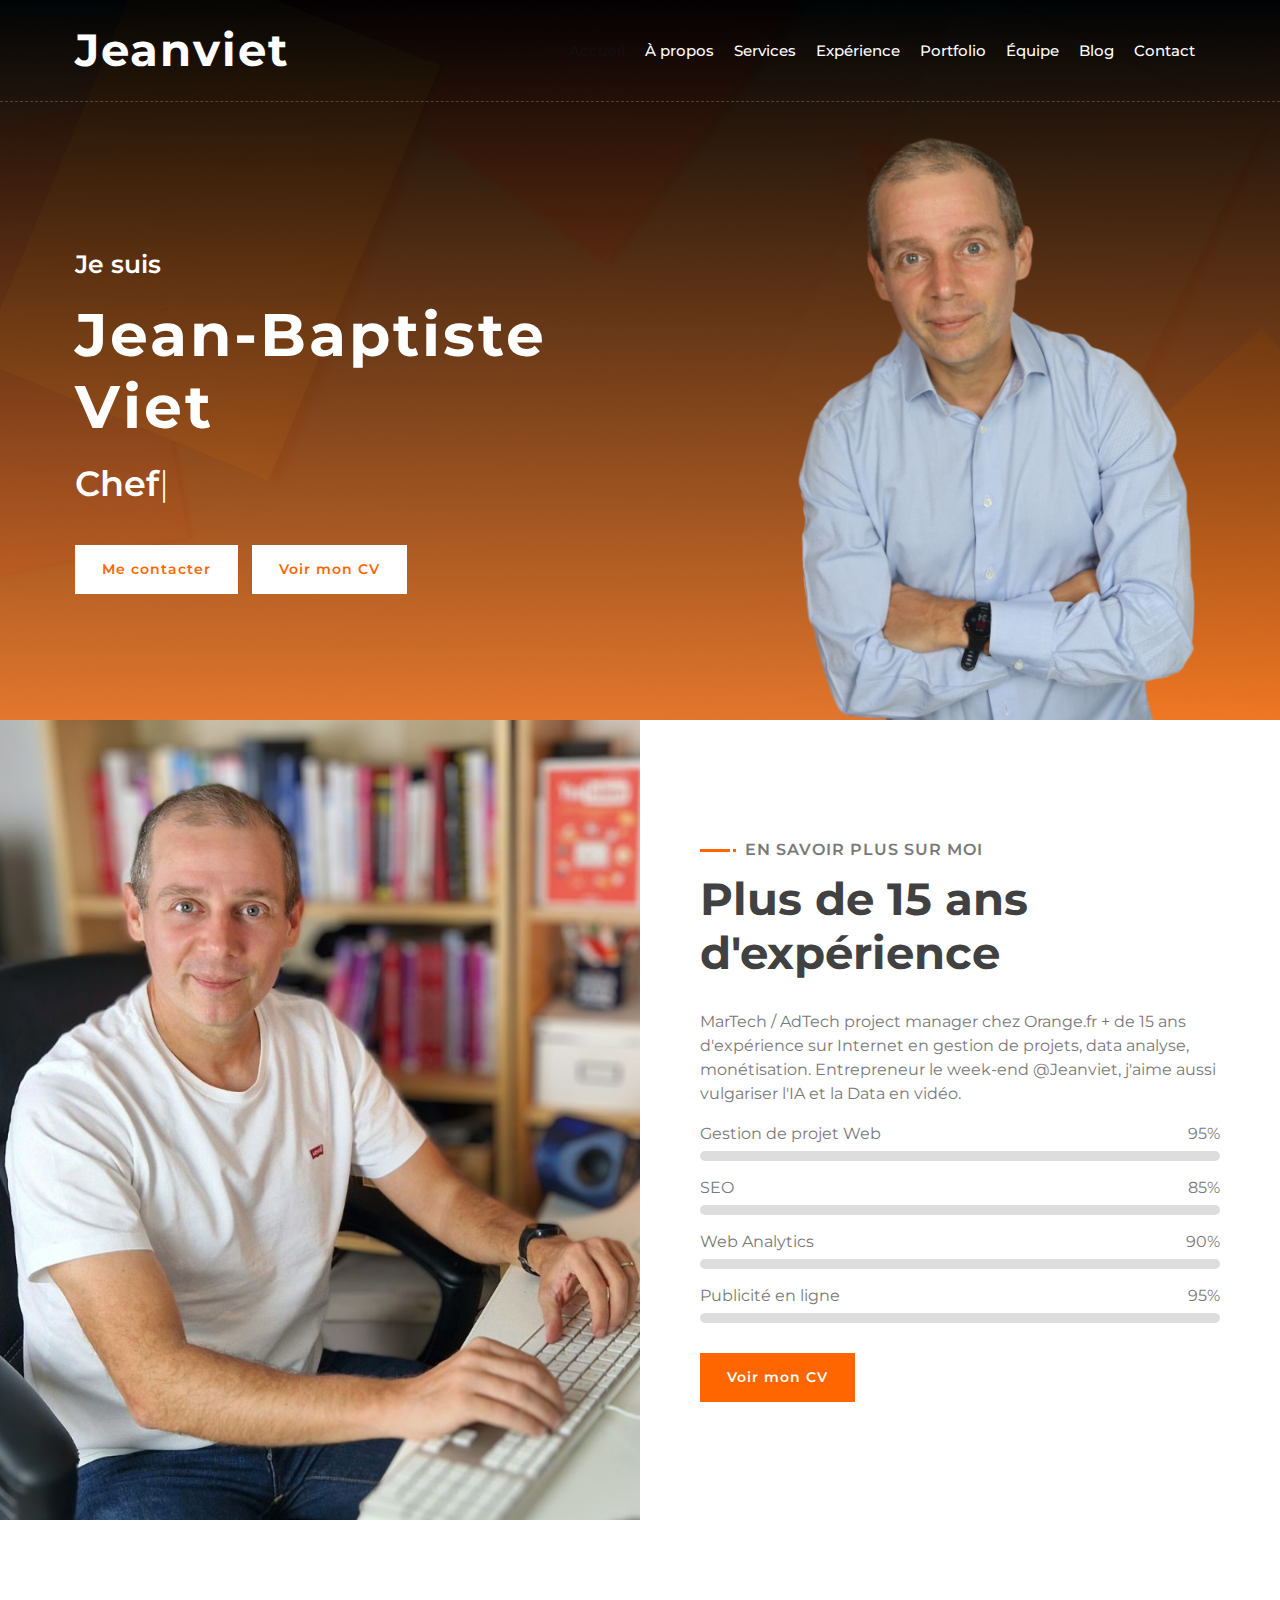
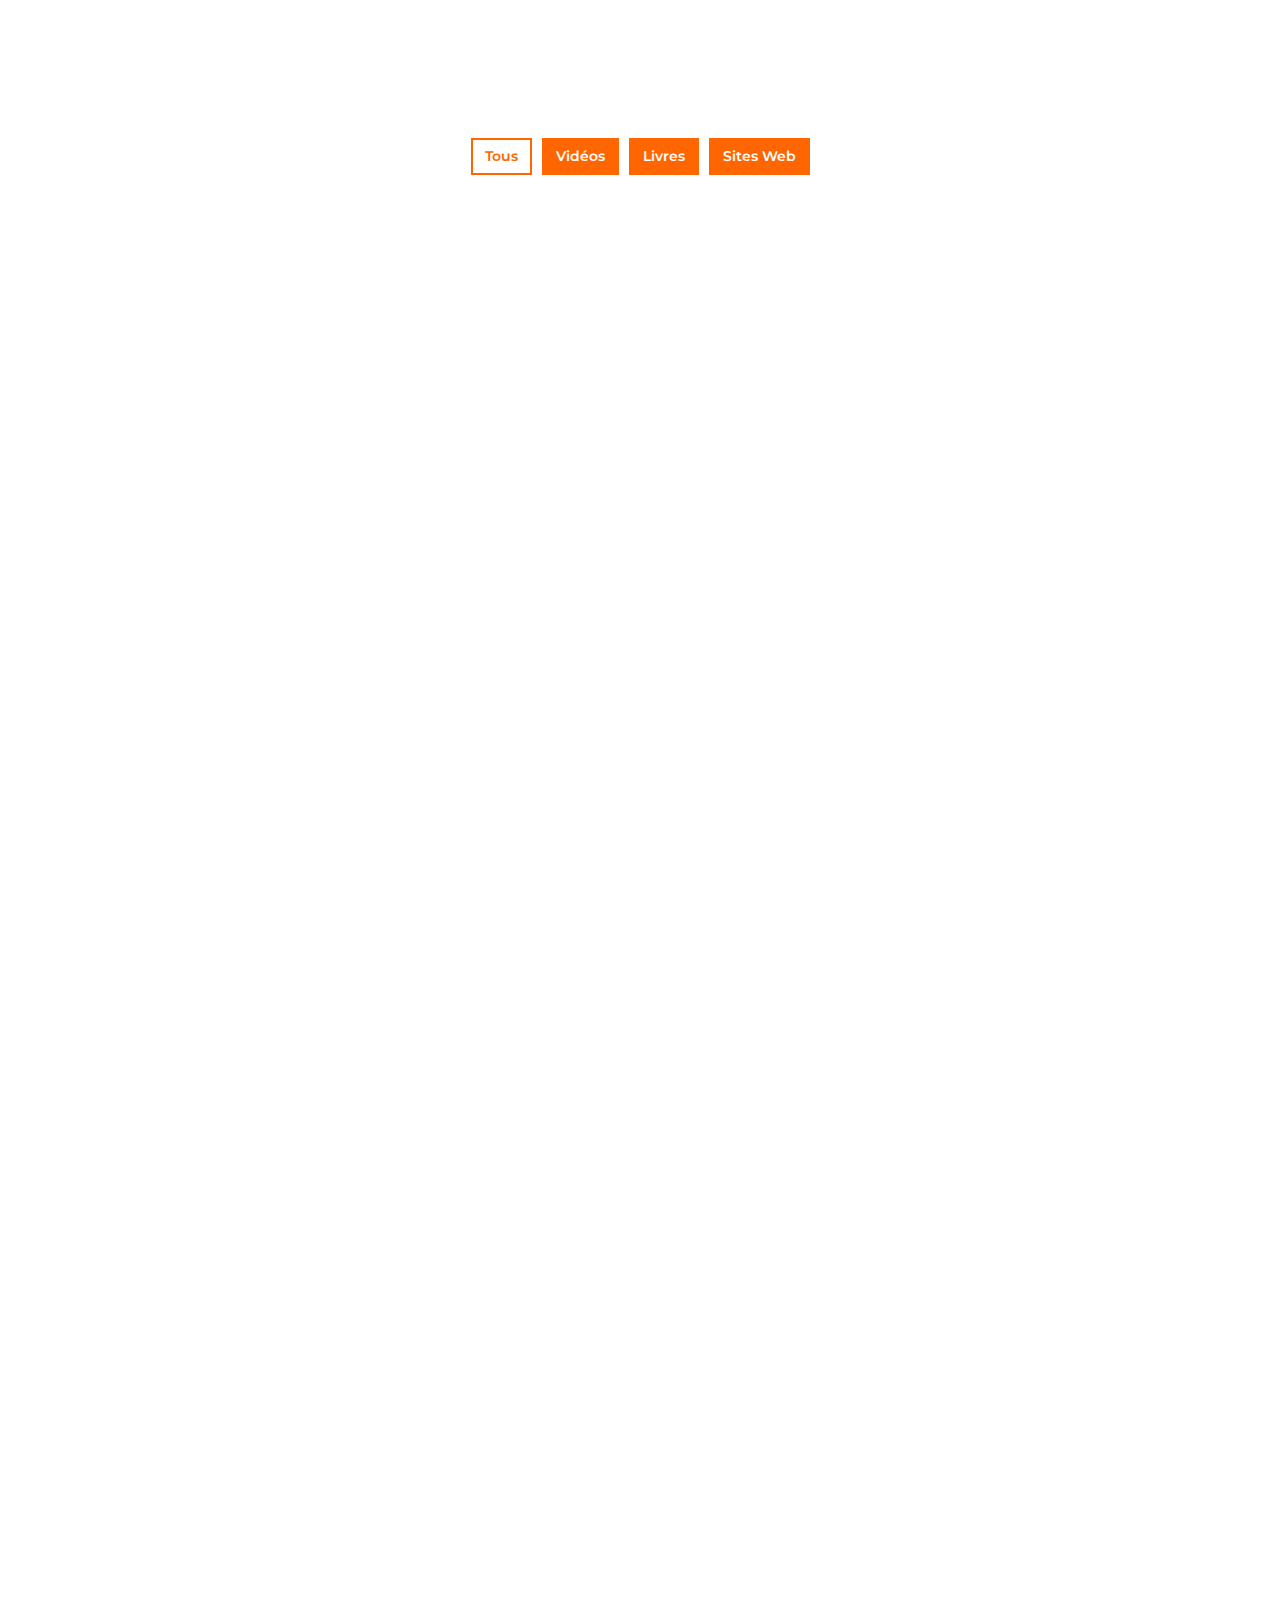
==== devfolio/jeanviet.html @ 06034db2 "Ajout de DevFolio" ====
<!DOCTYPE html>
<html lang="fr">
    <head>
        <meta charset="utf-8">
        <title>Jean-Baptiste VIET - Portfolio</title>
        <meta content="width=device-width, initial-scale=1.0" name="viewport">
        <meta content="Portfolio de Jean-Baptiste VIET" name="keywords">
        <meta content="Portfolio de Jean-Baptiste VIET, MarTech / AdTech project manager chez Orange.fr" name="description">
        <!-- Favicon -->
        <link href="img/favicon.ico" rel="icon">

        <!-- Google Font -->
        <link href="https://fonts.googleapis.com/css2?family=Montserrat:wght@300;400;500;600;700&display=swap" rel="stylesheet">

        <!-- CSS Libraries -->
        <link href="https://stackpath.bootstrapcdn.com/bootstrap/4.4.1/css/bootstrap.min.css" rel="stylesheet">
        <link href="https://cdnjs.cloudflare.com/ajax/libs/font-awesome/5.10.0/css/all.min.css" rel="stylesheet">
        <link href="lib/animate/animate.min.css" rel="stylesheet">
        <link href="lib/owlcarousel/assets/owl.carousel.min.css" rel="stylesheet">
        <link href="lib/lightbox/css/lightbox.min.css" rel="stylesheet">

        <!-- Template Stylesheet -->
        <link href="css/style.css" rel="stylesheet">
    </head>

    <body data-spy="scroll" data-target=".navbar" data-offset="51">
        <!-- Nav Bar Start -->
        <div class="navbar navbar-expand-lg bg-light navbar-light">
            <div class="container-fluid">
                <a href="index.html" class="navbar-brand">Jeanviet</a>
                <button type="button" class="navbar-toggler" data-toggle="collapse" data-target="#navbarCollapse">
                    <span class="navbar-toggler-icon"></span>
                </button>

                <div class="collapse navbar-collapse justify-content-between" id="navbarCollapse">
                    <div class="navbar-nav ml-auto">
                        <a href="#home" class="nav-item nav-link active">Accueil</a>
                        <a href="#about" class="nav-item nav-link">À propos</a>
                        <a href="#service" class="nav-item nav-link">Services</a>
                        <a href="#experience" class="nav-item nav-link">Expérience</a>
                        <a href="#portfolio" class="nav-item nav-link">Portfolio</a>
                        <a href="#team" class="nav-item nav-link">Équipe</a>
                        <a href="#blog" class="nav-item nav-link">Blog</a>
                        <a href="#contact" class="nav-item nav-link">Contact</a>
                    </div>
                </div>
            </div>
        </div>
        <!-- Nav Bar End -->

        <!-- Hero Start -->
        <div class="hero" id="home">
            <div class="container-fluid">
                <div class="row align-items-center">
                    <div class="col-sm-12 col-md-6">
                        <div class="hero-content">
                            <div class="hero-text">
                                <p>Je suis</p>
                                <h1>Jean-Baptiste Viet</h1>
                                <h2></h2>
                                <div class="typed-text">Chef de projet Web, Data analyste, YouTubeur Tech</div>
                            </div>
                            <div class="hero-btn">
                                <a class="btn" href="">Me contacter</a>
                                <a class="btn" href="">Voir mon CV</a>
                            </div>
                        </div>
                    </div>
                    <div class="col-sm-12 col-md-6 d-none d-md-block">
                        <div class="hero-image">
                            <img src="img/jeanviet.png" alt="Image Héro">
                        </div>
                    </div>
                </div>
            </div>
        </div>
        <!-- Hero End -->

        <!-- About Start -->
        <div class="about wow fadeInUp" data-wow-delay="0.1s" id="about">
            <div class="container-fluid">
                <div class="row align-items-center">
                    <div class="col-lg-6">
                        <div class="about-img">
                            <img src="img/about.jpg" alt="Image">
                        </div>
                    </div>
                    <div class="col-lg-6">
                        <div class="about-content">
                            <div class="section-header text-left">
                                <p>En savoir plus sur moi</p>
                                <h2>Plus de 15 ans d'expérience</h2>
                            </div>
                            <div class="about-text">
                                <p>
                                    MarTech / AdTech project manager chez Orange.fr + de 15 ans d'expérience sur Internet en gestion de projets, data analyse, monétisation. Entrepreneur le week-end @Jeanviet, j'aime aussi vulgariser l'IA et la Data en vidéo.
                                </p>
                            </div>
                            <div class="skills">
                                <div class="skill-name">
                                    <p>Gestion de projet Web</p><p>95%</p>
                                </div>
                                <div class="progress">
                                    <div class="progress-bar" role="progressbar" aria-valuenow="95" aria-valuemin="0" aria-valuemax="100"></div>
                                </div>
                                <div class="skill-name">
                                    <p>SEO</p><p>85%</p>
                                </div>
                                <div class="progress">
                                    <div class="progress-bar" role="progressbar" aria-valuenow="85" aria-valuemin="0" aria-valuemax="100"></div>
                                </div>
                                <div class="skill-name">
                                    <p>Web Analytics</p><p>90%</p>
                                </div>
                                <div class="progress">
                                    <div class="progress-bar" role="progressbar" aria-valuenow="90" aria-valuemin="0" aria-valuemax="100"></div>
                                </div>
                                <div class="skill-name">
                                    <p>Publicité en ligne</p><p>95%</p>
                                </div>
                                <div class="progress">
                                    <div class="progress-bar" role="progressbar" aria-valuenow="95" aria-valuemin="0" aria-valuemax="100"></div>
                                </div>
                            </div>
                            <a class="btn" href="">Voir mon CV</a>
                        </div>
                    </div>
                </div>
            </div>
        </div>
        <!-- About End -->

        <!-- Service Start -->
        <div class="service" id="service">
            <div class="container">
                <div class="section-header text-center wow zoomIn" data-wow-delay="0.1s">
                    <p>Mes services</p>
                    <h2>Mes compétences</h2>
                </div>
                <div class="row">
                    <div class="col-lg-6 wow fadeInUp" data-wow-delay="0.0s">
                        <div class="service-item">
                            <div class="service-icon">
                                <i class="fa fa-laptop"></i>
                            </div>
                            <div class="service-text">
                                <h3>Gestion de projet Web</h3>
                                <p>
                                    Gestion de projet Web, méthodes agiles, animation d'équipes de développement. Optimisation des solutions analytics et publicitaires, dans le respect du RGPD.
                                </p>
                            </div>
                        </div>
                    </div>
                    <div class="col-lg-6 wow fadeInUp" data-wow-delay="0.2s">
                        <div class="service-item">
                            <div class="service-icon">
                                <i class="fa fa-search"></i>
                            </div>
                            <div class="service-text">
                                <h3>SEO</h3>
                                <p>
                                    Acquisition de plus d'1 million d'internautes grâce à l'optimisation du SEO des annuaires en ligne d'Orange.
                                </p>
                            </div>
                        </div>
                    </div>
                    <div class="col-lg-6 wow fadeInUp" data-wow-delay="0.4s">
                        <div class="service-item">
                            <div class="service-icon">
                                <i class="fa fa-chart-line"></i>
                            </div>
                            <div class="service-text">
                                <h3>Web Analytics</h3>
                                <p>
                                    Optimisation des leviers audience et business des contenus et services en ligne grâce à la data analyse.
                                </p>
                            </div>
                        </div>
                    </div>
                    <div class="col-lg-6 wow fadeInUp" data-wow-delay="0.6s">
                        <div class="service-item">
                            <div class="service-icon">
                                <i class="fab fa-google"></i>
                            </div>
                            <div class="service-text">
                                <h3>Publicité en ligne</h3>
                                <p>
                                    Régie publicitaire leader avec 70% de reach : campagnes display, search, affiliate...
                                </p>
                            </div>
                        </div>
                    </div>
                    <div class="col-lg-6 wow fadeInUp" data-wow-delay="0.8s">
                        <div class="service-item">
                            <div class="service-icon">
                                <i class="fa fa-laptop-code"></i>
                            </div>
                            <div class="service-text">
                                <h3>Développement Web</h3>
                                <p>
                                    HTML/CSS, WordPress, Connaissances basiques en Python, Javascript, SQL
                                </p>
                            </div>
                        </div>
                    </div>
                    <div class="col-lg-6 wow fadeInUp" data-wow-delay="1s">
                        <div class="service-item">
                            <div class="service-icon">
                                <i class="fa fa-video"></i>
                            </div>
                            <div class="service-text">
                                <h3>Création de contenus</h3>
                                <p>
                                    Montage vidéo (Final Cut Pro, CapCut), Blogging, Youtubeur @Jeanviet
                                </p>
                            </div>
                        </div>
                    </div>
                </div>
            </div>
        </div>
        <!-- Service End -->
       
        <!-- Experience Start -->
        <div class="experience" id="experience">
            <div class="container">
                <header class="section-header text-center wow zoomIn" data-wow-delay="0.1s">
                    <p>Mon parcours</p>
                    <h2>Expérience professionnelle</h2>
                </header>
                <div class="timeline">
                    <div class="timeline-item left wow slideInLeft" data-wow-delay="0.1s">
                        <div class="timeline-text">
                            <div class="timeline-date">Mars 2019 - Aujourd'hui</div>
                            <h2>MarTech / AdTech project manager</h2>
                            <h4>Orange.fr / Direction technique</h4>
                            <p>
                                Gestion de projet Web, Data analyse et animation de l'équipe de développement MarTech / AdTech (5 développeurs) d'Orange.fr (+ 23 M de VU / mois). Optimisation des solutions analytics et publicitaires leaders du marché, dans le respect du RGPD (bandeau de consentements).
                            </p>
                        </div>
                    </div>
                    <div class="timeline-item right wow slideInRight" data-wow-delay="0.1s">
                        <div class="timeline-text">
                            <div class="timeline-date">Août 2013 - Mars 2019</div>
                            <h2>Responsable marketing digital</h2>
                            <h4>Annuaires en ligne Orange.fr / 118712.fr</h4>
                            <p>
                                Marketing produit et gestion de projets des annuaires en ligne d'Orange (4 M de VU / mois). Management d'équipe (3 chefs de produits). Acquisition de + de 1 M d'internautes grâce à l'optimisation du SEO.
                            </p>
                        </div>
                    </div>
                    <div class="timeline-item left wow slideInLeft" data-wow-delay="0.1s">
                        <div class="timeline-text">
                            <div class="timeline-date">Juin 2011 - Août 2013</div>
                            <h2>Responsable audience et performance</h2>
                            <h4>Portail Orange.fr</h4>
                            <p>
                                Optimisation des leviers audience et business des contenus et services du portail Orange.fr, en charge du plan marketing opérationnel.
                            </p>
                        </div>
                    </div>
                    <div class="timeline-item right wow slideInRight" data-wow-delay="0.1s">
                        <div class="timeline-text">
                            <div class="timeline-date">Janvier 2009 - Juin 2011</div>
                            <h2>Chef de projet marketing / MOA moteur web</h2>
                            <h4>Moteur de recherche Orange.fr / Voila.fr / LeMoteur.fr</h4>
                            <p>
                                Marketing produit et gestion de projets Web.
                            </p>
                        </div>
                    </div>
                    <div class="timeline-item left wow slideInLeft" data-wow-delay="0.1s">
                        <div class="timeline-text">
                            <div class="timeline-date">Janvier 2006 - Janvier 2009</div>
                            <h2>Web analytics specialist</h2>
                            <h4>Orange Advertising Network</h4>
                            <p>
                                Orange publicité (70 % de reach) : orange, voila, viamichelin, cityvox, sports.fr,…
                            </p>
                        </div>
                    </div>
                </div>
            </div>
        </div>
        <!-- Experience End -->

  <!-- Experience Start -->
  <div class="experience" id="experience">
    <div class="container">
        <header class="section-header text-center wow zoomIn" data-wow-delay="0.1s">
            <p>Mon parcours</p>
            <h2>Formations</h2>
        </header>
        <div class="timeline">
            <div class="timeline-item right wow slideInRight" data-wow-delay="0.1s">
                <div class="timeline-text">
                    <div class="timeline-date">2004 - 2005</div>
                    <h2>Master 2 Commerce Electronique / Option Webmaster</h2>
                    <h4>Université Paris XII / Val de Marne</h4>
                    <p>Chargé de TD des cours de création de sites Web (Elèves de Licence). <b>Mémoire</b> : Les Weblogs, ampleur du phénomène et usages.
                    <b>Stage (9 mois)</b> : Chargé d'études Audience @ Wanadoo Publicité
                    </p>
                </div>
            </div>
            <div class="timeline-item left wow slideInLeft" data-wow-delay="0.1s">
                <div class="timeline-text">
                    <div class="timeline-date">2002 - 2004</div>
                    <h2>Maîtrise de Sciences de Gestion (MSG) / Option Marketing</h2>
                    <h4>Université Paris I / Panthéon - Sorbonne</h4>
                    <p>
                    <b>Stage (3 mois)</b> : Assistant du Directeur de la Diffusion @ Le Point</p>
                </div>
            </div>
        </div>
    </div>
</div>
<!-- Experience End -->



        <!-- Skills Start -->
        <div class="service" id="service">
            <div class="container">
                <div class="section-header text-center wow zoomIn" data-wow-delay="0.1s">
                    <p>Mes centres d'intérêts</p>
                    <h2>à côté de mon activité pro</h2>
                </div>
                <div class="row">
                    <div class="col-lg-4 wow fadeInUp" data-wow-delay="0.0s">
                        <div class="service-item">
                            <div class="service-icon">
                                <i class="fa fa-book"></i>
                            </div>
                            <div class="service-text">
                                <h3>Auteur @ Eyrolles</h3>
                                <p>
                                    HTML/CSS, WordPress, Connaissances basiques en Python, Javascript, SQL
                                </p>
                            </div>
                        </div>
                    </div>
                    <div class="col-lg-4 wow fadeInUp" data-wow-delay="0.2s">
                        <div class="service-item">
                            <div class="service-icon">
                                <i class="fa fa-video"></i>
                            </div>
                            <div class="service-text">
                                <h3>YouTubeur tech @ Jeanviet</h3>
                                <p>
                                    Montage vidéo (Final Cut Pro, CapCut), Blogging, Youtubeur @Jeanviet
                                </p>
                            </div>
                        </div>
                    </div>
                    <div class="col-lg-4 wow fadeInUp" data-wow-delay="0.4s">
                        <div class="service-item">
                            <div class="service-icon">
                                <i class="fas fa-running"></i>
                            </div>
                            <div class="service-text">
                                <h3>Marathonien</h3>
                                <p>
                                    3x sur Nice - Cannes, je cours cette distance en cumulé chaque semaine pour rester en forme.
                                </p>
                            </div>
                        </div>
                    </div>
                </div>
            </div>
        </div>
        <!-- Skills End -->

        <!-- Portfolio Start -->
        <div class="portfolio" id="portfolio">
            <div class="container">
                <div class="section-header text-center wow zoomIn" data-wow-delay="0.1s">
                    <p>Mes réalisations</p>
                    <h2>Quelques projets</h2>
                </div>
                <div class="row">
                    <div class="col-12">
                        <ul id="portfolio-filter">
                            <li data-filter="*" class="filter-active">Tous</li>
                            <li data-filter=".filter-1">Vidéos</li>
                            <li data-filter=".filter-2">Livres</li>
                            <li data-filter=".filter-3">Sites Web</li>
                        </ul>
                    </div>
                </div>
                <div class="row portfolio-container">
                    <div class="col-lg-4 col-md-6 col-sm-12 portfolio-item filter-1 wow fadeInUp" data-wow-delay="0.0s">
                        <div class="portfolio-wrap">
                            <div class="portfolio-img">
                                <img src="img/portfolio-1.jpg" alt="Image">
                            </div>
                            <div class="portfolio-text">
                                <h3>Chaîne YouTube @Jeanviet</h3>
                                <a class="btn" href="https://youtube.com/jeanviet" target="_blank">Voir <i class="fa fa-angle-right"></i></a>
                            </div>
                        </div>
                    </div>
                    <div class="col-lg-4 col-md-6 col-sm-12 portfolio-item filter-2 wow fadeInUp" data-wow-delay="0.2s">
                        <div class="portfolio-wrap">
                            <div class="portfolio-img">
                                <img src="img/portfolio-2.jpg" alt="Image">
                            </div>
                            <div class="portfolio-text">
                                <h3>Livres @Eyrolles</h3>
                                <a class="btn" href="https://jeanviet.fr/livres/" target="_blank">Voir <i class="fa fa-angle-right"></i></a>
                            </div>
                        </div>
                    </div>
                    <div class="col-lg-4 col-md-6 col-sm-12 portfolio-item filter-3 wow fadeInUp" data-wow-delay="0.4s">
                        <div class="portfolio-wrap">
                            <div class="portfolio-img">
                                <img src="img/portfolio-3.jpg" alt="Image">
                            </div>
                            <div class="portfolio-text">
                                <h3>Site Web Jeanviet.fr</h3>
                                <a class="btn" href="https://jeanviet.fr" target="_blank">Voir <i class="fa fa-angle-right"></i></a>
                            </div>
                        </div>
                    </div>
                </div>
            </div>
        </div>
        <!-- Portfolio End -->
        
                <!-- Testimonial Start -->
                <div class="testimonial wow fadeInUp" data-wow-delay="0.1s" id="review">
                    <div class="container">
                        <div class="testimonial-icon">
                            <i class="fa fa-quote-left"></i>
                        </div>
                        <div class="owl-carousel testimonials-carousel">
                            <div class="testimonial-item">
                                <div class="testimonial-img">
                                    <img src="img/testimonial-1.jpg" alt="Image">
                                </div>
                                <div class="testimonial-text">
                                    <p>
                                        Lorem ipsum dolor sit amet consec adipis elit. Etiam accums lacus eget velit tincid, quis suscip justo dictum. Lorem ipsum dolor sit amet consec adipis elit.
                                    </p>
                                    <h3>Customer Name</h3>
                                    <h4>Profession</h4>
                                </div>
                            </div>
                            <div class="testimonial-item">
                                <div class="testimonial-img">
                                    <img src="img/testimonial-2.jpg" alt="Image">
                                </div>
                                <div class="testimonial-text">
                                    <p>
                                        Lorem ipsum dolor sit amet consec adipis elit. Etiam accums lacus eget velit tincid, quis suscip justo dictum. Lorem ipsum dolor sit amet consec adipis elit.
                                    </p>
                                    <h3>Customer Name</h3>
                                    <h4>Profession</h4>
                                </div>
                            </div>
                            <div class="testimonial-item">
                                <div class="testimonial-img">
                                    <img src="img/testimonial-3.jpg" alt="Image">
                                </div>
                                <div class="testimonial-text">
                                    <p>
                                        Lorem ipsum dolor sit amet consec adipis elit. Etiam accums lacus eget velit tincid, quis suscip justo dictum. Lorem ipsum dolor sit amet consec adipis elit.
                                    </p>
                                    <h3>Customer Name</h3>
                                    <h4>Profession</h4>
                                </div>
                            </div>
                        </div>
                    </div>
                </div>
                <!-- Testimonial End -->

        <!-- Blog Start -->
        <div class="blog" id="blog">
            <div class="container">
                <div class="section-header text-center wow zoomIn" data-wow-delay="0.1s">
                    <p>De mon Blog</p>
                    <h2>Derniers articles</h2>
                </div>
                <div class="row">
                    <div class="col-lg-6">
                        <div class="blog-item wow fadeInUp" data-wow-delay="0.1s">
                            <div class="blog-img">
                                <img src="img/blog-1.jpg" alt="Blog">
                            </div>
                            <div class="blog-text">
                                <h2>Tutoriel Création de site Web</h2>
                                <div class="blog-meta">
                                    <p><i class="far fa-user"></i>Jean-Baptiste Viet</p>
                                    <p><i class="far fa-list-alt"></i>Web Design</p>
                                    <p><i class="far fa-calendar-alt"></i>01-Jan-2023</p>
                                    <p><i class="far fa-comments"></i>22</p>
                                </div>
                                <p>
                                    Apprenez à créer votre site Web en partant de zéro grâce à ce tutoriel vidéo
                                </p>
                                <a class="btn" href="https://youtu.be/xyz123" target="_blank">Voir la vidéo <i class="fa fa-angle-right"></i></a>
                            </div>
                        </div>
                    </div>
                    <div class="col-lg-6">
                        <div class="blog-item wow fadeInUp" data-wow-delay="0.3s">
                            <div class="blog-img">
                                <img src="img/blog-2.jpg" alt="Blog">
                            </div>
                            <div class="blog-text">
                                <h2>L'intelligence artificielle expliquée</h2>
                                <div class="blog-meta">
                                    <p><i class="far fa-user"></i>Jean-Baptiste Viet</p>
                                    <p><i class="far fa-list-alt"></i>Intelligence Artificielle</p>
                                    <p><i class="far fa-calendar-alt"></i>01-Mars-2023</p>
                                    <p><i class="far fa-comments"></i>37</p>
                                </div>
                                <p>
                                    Découvrez les bases de l'IA à travers cette vidéo de vulgarisation scientifique.
                                </p>
                                <a class="btn" href="https://youtu.be/abc987" target="_blank">Voir la vidéo <i class="fa fa-angle-right"></i></a>
                            </div>
                        </div>
                    </div>
                </div>
            </div>
        </div>
        <!-- Blog End -->

         <!-- Banner Start -->
         <div class="banner wow zoomIn" data-wow-delay="0.1s">
            <div class="container">
                <div class="section-header text-center">
                    <p>Restons en contact</p>
                    <h2>jeanviet <span>(at)</span> gmail <span>(at)</span>com</h2>
                </div>
                <div class="container banner-text">
                    <p>
                        Seul on va plus vite, ensemble on va plus loin ! Contactez-moi si vous avez besoin d'aide sur un projet web/vidéo/livresque perso ou pro, je serais ravi de vous donner un coup de main.
                    </p>
                    <a class="btn" href="mailto:jeanviet+cv@gmail.com">Contactez-moi ici</a>
                </div>
            </div>
        </div>
        <!-- Banner End -->
        



        <!-- Footer Start -->
        <div class="footer wow fadeIn" data-wow-delay="0.3s">
            <div class="container-fluid">
                <div class="container">
                    <div class="footer-info">
                        <h2>Jean-Baptiste VIET</h2>
                        <h3>06110 Le Cannet, France</h3>
                        <div class="footer-menu">
                            <p>jeanviet (at) gmail (dot) com</p>
                            <p>@jeanviet</p>
                        </div>
                        <div class="footer-social">
                            <a href="https://twitter.com/jeanviet" target="_blank"><i class="fab fa-twitter"></i></a>
                            <a href="https://www.facebook.com/jeanviet" target="_blank"><i class="fab fa-facebook-f"></i></a>
                            <a href="https://www.youtube.com/jeanviet" target="_blank"><i class="fab fa-youtube"></i></a>
                            <a href="https://www.instagram.com/jeanviet" target="_blank"><i class="fab fa-instagram"></i></a>
                            <a href="https://www.linkedin.com/in/jeanviet" target="_blank"><i class="fab fa-linkedin-in"></i></a>
                        </div>
                    </div>
                </div>
                <div class="container copyright">
                    <p>&copy; <a href="https://jeanviet.fr">Jean-Baptiste Viet</a> Portfolio</p>
                </div>
            </div>
        </div>
        <!-- Footer End -->


                <!-- Back to top button -->
                <a href="#" class="btn back-to-top"><i class="fa fa-chevron-up"></i></a>
        
        
        <!-- JavaScript Libraries -->
        <script src="https://code.jquery.com/jquery-3.4.1.min.js"></script>
        <script src="https://stackpath.bootstrapcdn.com/bootstrap/4.4.1/js/bootstrap.bundle.min.js"></script>
        <script src="lib/easing/easing.min.js"></script>
        <script src="lib/wow/wow.min.js"></script>
        <script src="lib/waypoints/waypoints.min.js"></script>
        <script src="lib/typed/typed.min.js"></script>
        <script src="lib/owlcarousel/owl.carousel.min.js"></script>
        <script src="lib/isotope/isotope.pkgd.min.js"></script>
        <script src="lib/lightbox/js/lightbox.min.js"></script>
        
        <!-- Contact Javascript File -->
        <script src="mail/jqBootstrapValidation.min.js"></script>
        <script src="mail/contact.js"></script>

        <!-- Template Javascript -->
        <script src="js/main.js"></script>
    </body>
</html>
---- devfolio/css/style.css ----
/*******************************/
/********* General CSS *********/
/*******************************/
body {
    color: #797979;
    background: #ffffff;
    font-family: 'Montserrat', sans-serif;
}

h1,
h2, 
h3, 
h4,
h5, 
h6 {
    color: #414141;
}

a {
    color: #313131;
    transition: .3s;
}

a:hover,
a:active,
a:focus {
    color: #FF6600;
    outline: none;
    text-decoration: none;
}

.btn:focus,
.form-control:focus {
    box-shadow: none;
}

.container-fluid {
    max-width: 1366px;
}

.btn {
    padding: 12px 25px;
    font-size: 14px;
    font-weight: 600;
    letter-spacing: 1px;
    color: #ffffff;
    background: #FF6600;
    border: 2px solid transparent;
    border-radius: 0;
    box-shadow: inset 0 0 0 50px #FF6600;
    transition: ease-out 0.3s;
    -webkit-transition: ease-out 0.3s;
    -moz-transition: ease-out 0.3s;
}

.btn:hover {
    color: #FF6600;
    background: transparent;
    box-shadow: inset 0 0 0 0 #FF6600;
    border-color: #FF6600;
}

#loader {
    position: fixed;
    top: 0;
    right: 0;
    bottom: 0;
    left: 0;
    display: flex;
    align-items: center;
    justify-content: center;
    background: #ffffff;
    opacity: 0;
    visibility: hidden;
    -webkit-transition: opacity .3s ease-out, visibility 0s linear .3s;
    -o-transition: opacity .3s ease-out, visibility 0s linear .3s;
    transition: opacity .3s ease-out, visibility 0s linear .3s;
    z-index: 999;
}

#loader.show {
    -webkit-transition: opacity .6s ease-out, visibility 0s linear 0s;
    -o-transition: opacity .6s ease-out, visibility 0s linear 0s;
    transition: opacity .6s ease-out, visibility 0s linear 0s;
    visibility: visible;
    opacity: 1;
}

#loader .loader {
    position: relative;
    width: 45px;
    height: 45px;
    border: 5px solid #dddddd;
    border-top: 5px solid #FF6600;
    border-radius: 50%;
    -webkit-animation: spin 2s linear infinite;
    animation: spin 2s linear infinite;
}

@-webkit-keyframes spin {
    0% { -webkit-transform: rotate(0deg); }
    100% { -webkit-transform: rotate(360deg); }
}

@keyframes spin {
    0% { transform: rotate(0deg); }
    100% { transform: rotate(360deg); }
}

.back-to-top {
    position: fixed;
    display: none;
    width: 44px;
    height: 44px;
    padding: 8px 0;
    text-align: center;
    line-height: 1;
    font-size: 22px;
    right: 15px;
    bottom: 15px;
    z-index: 9;
}

.back-to-top i {
    color: #ffffff;
}

.back-to-top:hover i {
    color: #414141;
}


/**********************************/
/*********** Nav Bar CSS **********/
/**********************************/
.navbar {
    position: relative;
    transition: .5s;
    z-index: 999;
}

.navbar.nav-sticky {
    position: fixed;
    top: 0;
    width: 100%;
    box-shadow: 0 2px 5px rgba(0, 0, 0, .3);
}

.navbar .navbar-brand {
    margin: 0;
    font-size: 45px;
    line-height: 0px;
    font-weight: 700;
    letter-spacing: 2px;
    transition: .5s;
    
}

.navbar .navbar-brand img {
    max-width: 100%;
    max-height: 40px;
}

.navbar .dropdown-menu {
    margin-top: 0;
    border: 0;
    border-radius: 0;
    background: #f8f9fa;
}

@media (min-width: 992px) {
    .navbar {
        position: absolute;
        width: 100%;
        padding: 30px 60px;
        background: transparent !important;
        border-bottom: 1px dashed rgba(256, 256, 256, .2);
        z-index: 9;
    }
    
    .navbar.nav-sticky {
        padding: 10px 60px;
        background: #ffffff !important;
    }
    
    .navbar .navbar-brand {
        color: #ffffff;
    }
    
    .navbar.nav-sticky .navbar-brand {
        color: #FF6600;
    }

    .navbar-light .navbar-nav .nav-link,
    .navbar-light .navbar-nav .nav-link:focus {
        padding: 10px 10px 8px 10px;
        color: #ffffff;
        font-size: 15px;
        font-weight: 500;
    }
    
    .navbar-light.nav-sticky .navbar-nav .nav-link,
    .navbar-light.nav-sticky .navbar-nav .nav-link:focus {
        color: #414141;
    }

    .navbar-light .navbar-nav .nav-link:hover,
    .navbar-light .navbar-nav .nav-link.active {
        color: #111111;
    }
    
    .navbar-light.nav-sticky .navbar-nav .nav-link:hover,
    .navbar-light.nav-sticky .navbar-nav .nav-link.active {
        color: #FF6600;
    }
}

@media (max-width: 991.98px) {   
    .navbar {
        padding: 15px;
        background: #ffffff !important;
    }
    
    .navbar .navbar-brand {
        color: #FF6600;
    }
    
    .navbar .navbar-nav {
        margin-top: 15px;
    }
    
    .navbar a.nav-link {
        padding: 5px;
    }
    
    .navbar .dropdown-menu {
        box-shadow: none;
    }
}


/*******************************/
/********** Hero CSS ***********/
/*******************************/
.hero {
    position: relative;
    width: 100%;
    margin-bottom: 45px;
    padding: 120px 0 0 0;
    overflow: hidden;
    background: linear-gradient(rgba(0, 0, 0, 0.977), rgba(239, 117, 35, 0.95)), url(../img/hero-bg.jpg);
    background-position: center;
    background-repeat: no-repeat;
    background-size: cover;
}

.hero .container-fluid {
    padding: 0;
}

.hero .hero-image {
    position: relative;
    text-align: right;
    padding-right: 75px;
}

.hero .hero-image img {
    max-width: 80%;
    max-height: 80%;
}

.hero .hero-content {
    position: relative;
    padding-left: 75px;
    display: flex;
    align-items: flex-start;
    justify-content: center;
    flex-direction: column;
}

.hero .hero-text p {
    color: #ffffff;
    font-size: 25px;
    font-weight: 600;
    margin-bottom: 15px;
}

.hero .hero-text h1 {
    color: #ffffff;
    font-size: 60px;
    font-weight: 700;
    letter-spacing: 3px;
    margin-bottom: 15px;
}

.hero .hero-text h2 {
    display: inline-block;
    margin: 0;
    height: 35px;
    color: #ffffff;
    font-size: 35px;
    font-weight: 600;
}

.hero .hero-text .typed-text {
    display: none;
}

.hero .hero-text .typed-cursor {
    font-size: 35px;
    font-weight: 300;
    color: #ffffff;
}

.hero .hero-btn .btn {
    margin-top: 35px;
    color: #FF6600;
    background: #ffffff;
    box-shadow: inset 0 0 0 50px #ffffff;
}

.hero .hero-btn .btn:hover {
    color: #ffffff;
    background: transparent;
    box-shadow: inset 0 0 0 0 #ffffff;
    border-color: #ffffff;
}

.hero .hero-btn .btn:first-child {
    margin-right: 10px;
}

@media (max-width: 991.98px) {
    .hero {
        padding-top: 60px;
    }
    
    .hero .hero-content {
        padding: 0 15px;
    }
    
    .hero .hero-text p {
        font-size: 20px;
    }
    
    .hero .hero-text h1 {
        font-size: 45px;
    }
    
    .hero .hero-text h2 {
        font-size: 25px;
        height: 25px;
    }
    
    .hero .hero-btn .btn {
        padding: 12px 30px;
        letter-spacing: 1px;
    }
}

@media (max-width: 767.98px) {
    .hero {
        padding-top: 60px;
        padding-bottom: 60px;
    }
    
    .hero,
    .hero .hero-text,
    .hero .hero-btn {
        width: 100%;
        text-align: center;
    }
    
    .hero .hero-text p {
        font-size: 18px;
    }
    
    .hero .hero-text h1 {
        font-size: 35px;
    }
    
    .hero .hero-text h2 {
        font-size: 22px;
        height: 22px;
    }
    
    .hero .hero-btn .btn {
        padding: 10px 15px;
        letter-spacing: 1px;
    }
}

@media (max-width: 575.98px) {
    .hero .hero-text p {
        font-size: 16px;
    }
    
    .hero .hero-text h1 {
        font-size: 30px;
    }
    
    .hero .hero-text h2 {
        font-size: 18px;
        height: 18px;
    }
    
    .hero .hero-btn .btn {
        padding: 8px 10px;
        letter-spacing: 0;
    }
}


/*******************************/
/******* Section Header ********/
/*******************************/
.section-header {
    position: relative;
    margin-bottom: 45px;
}

.section-header p {
    display: inline-block;
    margin: 0 30px;
    margin-bottom: 10px;
    padding-left: 15px;
    position: relative;
    font-size: 16px;
    font-weight: 600;
    letter-spacing: 1px;
    text-transform: uppercase;
    background: #ffffff;
}

.section-header p::before {
    position: absolute;
    content: "";
    height: 3px;
    top: 11px;
    right: 0;
    left: -30px;
    background: #FF6600;
    z-index: -1;
}

.section-header p::after {
    position: absolute;
    content: "";
    width: 3px;
    height: 3px;
    top: 11px;
    left: 3px;
    background: #FF6600;
    z-index: 1;
}

.section-header h2 {
    margin: 0;
    position: relative;
    font-size: 45px;
    font-weight: 700;
}

@media (max-width: 767.98px) {
    .section-header h2 {
        font-size: 30px;
    }
}


/*******************************/
/********** About CSS **********/
/*******************************/
.about {
    position: relative;
    width: 100%;
    margin: -45px 0 45px 0;
}

.about .col-lg-6 {
    padding: 0;
}

.about .section-header {
    margin-bottom: 30px;
}

.about .about-img {
    position: relative;
    height: 100%;
}

.about .about-img img {
    position: relative;
    width: 100%;
    height: 100%;
    object-fit: cover;
}

.about .about-content {
    padding: 0 60px;
}

.about .about-text p {
    font-size: 16px;
}

.about .skills {
    margin-bottom: 30px;
}

.about .skill-name {
    margin-top: 15px;
}

.about .skill-name p {
    display: inline-block;
    margin-bottom: 5px;
    font-size: 16px;
    font-weight: 400;
}

.about .skill-name p:last-child {
    float: right;
}

.about .progress {
    height: 10px;
    border-radius: 10px;
    background: #dddddd;
}

.about .progress .progress-bar {
    width: 0px;
    background: #FF6600;
    border-radius: 10px;
    transition: 2s;
}

.about .about-text a.btn {
    margin-top: 15px;
}

@media (max-width: 991.98px) {
    .about .about-content {
        padding: 45px 15px 0 15px;
    }
}


/*******************************/
/******* Experience CSS ********/
/*******************************/
.experience {
    position: relative;
    padding: 45px 0 15px 0;
}

.experience .timeline {
    position: relative;
    width: 100%;
}

.experience .timeline::after {
    content: '';
    position: absolute;
    width: 2px;
    background: #FF6600;
    top: 0;
    bottom: 0;
    left: 50%;
    margin-left: -1px;
}

.experience .timeline .timeline-item {
    position: relative;
    background: inherit;
    width: 50%;
    margin-bottom: 30px;
}

.experience .timeline .timeline-item.left {
    left: 0;
    padding-right: 30px;
}

.experience .timeline .timeline-item.right {
    left: 50%;
    padding-left: 30px;
}

.experience .timeline .timeline-item::after {
    content: '';
    position: absolute;
    width: 16px;
    height: 16px;
    top: 48px;
    right: -8px;
    background: #ffffff;
    border: 2px solid #FF6600;
    border-radius: 16px;
    z-index: 1;
}

.experience .timeline .timeline-item.right::after {
    left: -8px;
}

.experience .timeline .timeline-item::before {
  content: '';
  position: absolute;
  width: 0;
  height: 0;
  top: 46px;
  right: 10px;
  z-index: 1;
  border: 10px solid;
  border-color: transparent transparent transparent #dddddd;
}

.experience .timeline .timeline-item.right::before {
  left: 10px;
  border-color: transparent #dddddd transparent transparent;
}

.experience .timeline .timeline-date {
    position: absolute;
    width: 100%;
    top: 44px;
    font-size: 16px;
    font-weight: 600;
    color: #FF6600;
    text-transform: uppercase;
    letter-spacing: 1px;
    z-index: 1;
}

.experience .timeline .timeline-item.left .timeline-date {
    text-align: left;
    left: calc(100% + 55px);
}

.experience .timeline .timeline-item.right .timeline-date {
    text-align: right;
    right: calc(100% + 55px);
}

.experience .timeline .timeline-text {
    padding: 30px;
    background: #ffffff;
    position: relative;
    border-right: 5px solid #dddddd;
    box-shadow: 0 0 60px rgba(0, 0, 0, .08);
}

.experience .timeline .timeline-item.right .timeline-text {
    border-right: none;
    border-left: 5px solid #dddddd;
}

.experience .timeline .timeline-text h2 {
    margin: 0 0 5px 0;
    font-size: 22px;
    font-weight: 600;
}

.experience .timeline .timeline-text h4 {
    margin: 0 0 10px 0;
    font-size: 16px;
    font-style: italic;
    font-weight: 400;
}

.experience .timeline .timeline-text p {
    margin: 0;
    font-size: 16px;
}

@media (max-width: 767.98px) {
    .experience .timeline::after {
        left: 8px;
    }

    .experience .timeline .timeline-item {
        width: 100%;
        padding-left: 38px;
    }
    
    .experience .timeline .timeline-item.left {
        padding-right: 0;
    }
    
    .experience .timeline .timeline-item.right {
        left: 0%;
        padding-left: 38px;
    }

    .experience .timeline .timeline-item.left::after, 
    .experience .timeline .timeline-item.right::after {
        left: 0;
    }
    
    .experience .timeline .timeline-item.left::before,
    .experience .timeline .timeline-item.right::before {
        left: 18px;
        border-color: transparent #dddddd transparent transparent;
    }
    
    .experience .timeline .timeline-item.left .timeline-date,
    .experience .timeline .timeline-item.right .timeline-date {
        position: relative;
        top: 0;
        right: auto;
        left: 0;
        text-align: left;
        margin-bottom: 10px;
    }
    
    .experience .timeline .timeline-item.left .timeline-text,
    .experience .timeline .timeline-item.right .timeline-text {
        border-right: none;
        border-left: 5px solid #dddddd;
    }
}


/*******************************/
/********* Service CSS *********/
/*******************************/
.service {
    position: relative;
    width: 100%;
    padding: 45px 0 15px 0;
}

.service .service-item {
    position: relative;
    margin-bottom: 30px;
    display: flex;
    align-items: center;
    box-shadow: inset 0 0 0 0 transparent;
    transition: ease-out 0.5s;
}

.service .service-item:hover {
    box-shadow: inset 800px 0 0 0 #FF6600;
}

.service .service-icon {
    position: relative;
    width: 150px;
    min-height: 150px;
    display: flex;
    align-items: center;
    justify-content: center;
    border: 1px solid #FF6600;
    background: #ffffff;
}

.service .service-icon i {
    position: relative;
    font-size: 60px;
    color: #FF6600;
    transition: .3s;
}

.service .service-item:hover i {
    font-size: 75px;
}

.service .service-text {
    position: relative;
    width: calc(100% - 120px);
    padding: 0 30px;
}

.service .service-text h3 {
    margin-bottom: 10px;
    font-size: 20px;
    font-weight: 600;
    transition: 1s;
}

.service .service-text p {
    margin: 0;
    font-size: 16px;
    transition: 1s;
}

.service .service-item:hover .service-text h3,
.service .service-item:hover .service-text p {
    color: #ffffff;
}

@media (max-width: 575.98px) {
    .service .service-text h3 {
        font-size: 16px;
        margin-bottom: 5px;
    }
    
    .service .service-text p {
        font-size: 14px;
    }
}


/*******************************/
/******** Portfolio CSS ********/
/*******************************/
.portfolio {
    position: relative;
    padding: 45px 0 15px 0;
}

.portfolio #portfolio-filter {
    padding: 0;
    margin: -15px 0 25px 0;
    list-style: none;
    font-size: 0;
    text-align: center;
}

.portfolio #portfolio-filter li {
    cursor: pointer;
    display: inline-block;
    margin: 5px;
    padding: 6px 12px;
    font-size: 14px;
    font-weight: 600;
    color: #ffffff;
    background: #FF6600;
    border: 2px solid transparent;
    border-radius: 0;
    box-shadow: inset 0 0 0 50px #FF6600;
    transition: ease-out 0.3s;
    -webkit-transition: ease-out 0.3s;
    -moz-transition: ease-out 0.3s;
}

.portfolio #portfolio-filter li:hover,
.portfolio #portfolio-filter li.filter-active {
    color: #FF6600;
    background: transparent;
    box-shadow: inset 0 0 0 0 #FF6600;
    border-color: #FF6600;
}

.portfolio .portfolio-item {
    position: relative;
}

.portfolio .portfolio-wrap {
    position: relative;
    width: 100%;
}

.portfolio .portfolio-img {
    position: relative;
    overflow: hidden;
}

.portfolio .portfolio-img img {
    position: relative;
    width: 100%; 
    height: 100%; 
    object-fit: cover;
    transform: scale(1.1);
    transition: .5s;
}

.portfolio .portfolio-item:hover img {
    margin-left: 15px;
}

.portfolio .portfolio-text {
    position: relative;
    height: 60px;
    width: calc(100% - 30px);
    margin: -30px 15px 30px 15px;
    display: flex;
    align-items: center;
    background: #ffffff;
    box-shadow: 0 0 15px rgba(0, 0, 0, .12);
}

.portfolio .portfolio-text h3 {
    width: calc(100% - 70px);
    font-size: 18px;
    font-weight: 600;
    margin: 0 0 0 15px;
    white-space: nowrap;
    overflow: hidden;
}

.portfolio .portfolio-text a.btn {
    width: 50px;
    height: 50px;
    padding: 0 0 2px 1px;
    display: flex;
    align-items: center;
    justify-content: center;
    font-size: 45px;
    font-weight: 100;
}

.portfolio .portfolio-item:hover a.btn {
    color: #FF6600;
    background: transparent;
    box-shadow: inset 0 0 0 0 #FF6600;
    border-color: #FF6600;
}


/*******************************/
/********* Banner CSS **********/
/*******************************/
.banner {
    position: relative;
    width: 100%;
    margin: 45px 0;
    padding: 90px 0;
    background: #FF6600;
}

.banner .container {
    max-width: 750px;
    text-align: center;
}

.banner .section-header {
    margin-bottom: 20px;
}

.banner .section-header p {
    color: #414141;
    background: transparent;
}

.banner .section-header p::after {
    display: none;
}

.banner .section-header h2 {
    color: #ffffff;
}

.banner .section-header h2 span {
    color: #414141;
    font-size: 50px;
}

.banner .banner-text p {
    font-size: 18px;
    color: #ffffff;
}

.banner .banner-text .btn {
    margin-top: 15px;
    color: #FF6600;
    background: #ffffff;
    box-shadow: inset 0 0 0 50px #ffffff;
}

.banner .banner-text .btn:hover {
    color: #ffffff;
    background: transparent;
    box-shadow: inset 0 0 0 0 #ffffff;
    border-color: #ffffff;
}


/*******************************/
/********* Pricing CSS *********/
/*******************************/
.price {
    position: relative;
    width: 100%;
    padding: 45px 0 15px 0;
}

.price .row {
    padding: 0 15px;
}

.price .col-md-4 {
    padding: 0;
}

.price .price-item {
    position: relative;
    margin-bottom: 30px;
    background: #ffffff;
}

.price .featured-item {
    box-shadow: 0 0 30px rgba(0, 0, 0, .2);
    z-index: 1;
}

.price .price-header,
.price .price-body,
.price .price-footer {
    position: relative;
    text-align: center;
}

.price .price-header {
    padding: 45px 0 30px 0;
    color: #414141;
}

.price .price-item.featured-item .price-header {
    color: #FF6600;
}

.price .price-title h2 {
    font-size: 25px;
    font-weight: 400;
    text-transform: uppercase;
}

.price .price-prices h2 {
    font-size: 45px;
    font-weight: 700;
    margin-left: 10px;
}

.price .price-prices h2 small {
    position: absolute;
    font-size: 18px;
    font-weight: 400;
    margin-top: 9px;
    margin-left: -12px;
}

.price .price-prices h2 span {
    margin-left: 1px;
    font-size: 18px;
    font-weight: 400;
}

.price .price-item.featured-item h2 {
    color: #FF6600;
}

.price .price-body {
    padding: 0 0 20px 0;
}

.price .price-description ul {
    margin: 0;
    padding: 0;
    list-style: none;
}

.price .price-description ul li {
    padding: 0 0 20px 0;
}

.price .price-item .price-action {
    padding-bottom: 45px;
}

.price .price-item .price-action .btn {
    color: #ffffff;
    background: #414141;
    box-shadow: inset 0 0 0 50px #414141;
}

.price .price-item .price-action .btn:hover {
    color: #414141;
    background: transparent;
    box-shadow: inset 0 0 0 0 #414141;
    border-color: #414141;
}

.price .price-item.featured-item .price-action .btn {
    color: #ffffff;
    background: #FF6600;
    box-shadow: inset 0 0 0 50px #FF6600;
}

.price .price-item.featured-item .price-action .btn:hover {
    color: #FF6600;
    background: transparent;
    box-shadow: inset 0 0 0 0 #FF6600;
    border-color: #FF6600;
}


/*******************************/
/*********** Team CSS **********/
/*******************************/
.team {
    position: relative;
    width: 100%;
    padding: 45px 0 15px 0;
}

.team .team-item {
    position: relative;
    background: #ffffff;
    margin-bottom: 30px;
    display: flex;
    align-items: center;
    justify-content: flex-start;
    box-shadow: inset 0 0 0 0 transparent;
    transition: ease-out 0.5s;
}

.team .team-img {
    position: relative;
    width: 50%;
    overflow: hidden;
}

.team .team-img img {
    position: relative;
    width: 100%;
    transition: .5s;
}

.team .team-text {
    position: relative;
    width: 50%;
    padding: 0 30px;
}

.team .team-text h2 {
    color: #FF6600;
    font-size: 18px;
    font-weight: 600;
    margin-bottom: 5px;
    transition: 1s;
}

.team .team-text h4 {
    font-size: 14px;
    font-weight: 600;
    margin-bottom: 15px;
    transition: 1s;
}

.team .team-text p {
    margin-bottom: 20px;
    transition: 1s;
}

.team .team-social {
    position: relative;
    display: flex;
    align-items: center;
    justify-content: flex-start;
}

.team .team-social a.btn {
    width: 35px;
    height: 35px;
    padding: 0;
    display: flex;
    align-items: center;
    justify-content: center;
    font-size: 14px;
    font-weight: normal;
    margin-right: 5px;
}

.team .team-item:hover {
    box-shadow: inset 800px 0 0 0 #FF6600;
}

.team .team-item:hover .team-img img {
    transform: scale(1.2);
}

.team .team-item:hover .team-text h2,
.team .team-item:hover .team-text h4,
.team .team-item:hover .team-text p {
    color: #ffffff;
}

.team .team-item:hover .team-social a.btn {
    background: #ffffff;
}

.team .team-item:hover .team-social a.btn:hover {
    border-color: #ffffff;
}

@media(max-width: 575.98px) {
    .team .team-text {
        padding: 0 15px;
    }
    
    .team .team-text h2 {
        font-size: 16px;
        margin-bottom: 0;
    }

    .team .team-text h4 {
        margin-bottom: 5px;
    }

    .team .team-text p {
        font-size: 14px;
        line-height: 18px;
        margin-bottom: 10px;
    }
}


/*******************************/
/******* Testimonial CSS *******/
/*******************************/
.testimonial {
    position: relative;
    margin: 45px 0;
    padding: 90px 0;
    background: #FF6600;
}

.testimonial .container {
    max-width: 900px;
}

.testimonial .testimonial-icon {
    margin-bottom: 45px;
    text-align: center;
}

.testimonial .testimonial-icon i {
    font-size: 60px;
    color: rgba(256, 256, 256, .5);
}

.testimonial .testimonial-item {
    position: relative;
    margin: 0 15px;
    text-align: center;
}

.testimonial .testimonial-img {
    position: relative;
    margin-bottom: 15px;
    z-index: 1;
}

.testimonial .testimonial-item img {
    margin: 0 auto;
    width: 120px;
    padding: 10px;
    border: 5px dotted #ffffff;
    border-radius: 100px;
}

.testimonial .testimonial-text {
    position: relative;
    margin-top: -70px;
    padding: 65px 35px 30px 35px;
    text-align: center;
    background: #ffffff;
    border-radius: 500px;
}

.testimonial .testimonial-item p {
    font-size: 18px;
    font-style: italic;
}

.testimonial .testimonial-text h3 {
    color: #FF6600;
    font-size: 18px;
    font-weight: 600;
    margin-bottom: 10px;
}

.testimonial .testimonial-text h4 {
    color: #666666;
    font-size: 14px;
    margin-bottom: 0;
}

.testimonial .owl-dots {
    margin-top: 15px;
    text-align: center;
}

.testimonial .owl-dot {
    display: inline-block;
    margin: 0 5px;
    width: 12px;
    height: 12px;
    border-radius: 50%;
    background: rgba(256, 256, 256, .5);
}

.testimonial .owl-dot.active {
    background: #ffffff;
}


/*******************************/
/********* Contact CSS *********/
/*******************************/
.contact {
    position: relative;
    width: 100%;
    margin: 45px 0;
    background: #FF6600;
}

.contact .container-fluid {
    background: url(../img/contact.jpg) left center no-repeat;
    background-size: contain;
}

.contact .contact-form {
    position: relative;
    padding: 90px 0 90px 45px;
    background: #FF6600;
}

.contact .contact-form input {
    color: #ffffff;
    padding: 15px 0;
    background: none;
    border-radius: 0;
    border: none;
    border-bottom: 1px solid rgba(256, 256, 256, .5);
}

.contact .contact-form textarea {
    color: #ffffff;
    height: 90px;
    padding: 15px 0;
    background: none;
    border-radius: 0;
    border: none;
    border-bottom: 1px solid rgba(256, 256, 256, .5);
}

.contact .contact-form .form-control::placeholder {
    color: #ffffff;
    opacity: 1;
}

.contact .contact-form .form-control:-ms-input-placeholder,
.contact .contact-form .form-control::-ms-input-placeholder {
    color: #ffffff;
}

.contact .contact-form .btn {
    margin-top: 35px;
    color: #FF6600;
    background: #ffffff;
    box-shadow: inset 0 0 0 50px #ffffff;
}

.contact .contact-form .btn:hover {
    color: #ffffff;
    background: transparent;
    box-shadow: inset 0 0 0 0 #ffffff;
    border-color: #ffffff;
}

.contact .help-block ul {
    margin: 0;
    padding: 0;
    list-style-type: none;
    font-size: 14px;
    font-style: italic;
    color: #ffffff;
}

@media (max-width: 767.98px) {
    .contact .container-fluid {
        background: none;
    }
    
    .contact .contact-form {
        padding: 90px 0;
    }
}


/*******************************/
/*********** Blog CSS **********/
/*******************************/
.blog {
    position: relative;
    width: 100%;
    padding: 45px 0 15px 0;
}

.blog .blog-item {
    position: relative;
    margin-bottom: 30px;
}

.blog .blog-img {
    position: relative;
    width: 100%;
    overflow: hidden;
}

.blog .blog-img img {
    width: 100%;
    transition: .5s;
}

.blog .blog-item:hover img {
    transform: scale(1.1);
}

.blog .blog-text {
    position: relative;
    padding: 30px;
    border-right: 1px solid rgba(0, 0, 0, .07);
    border-bottom: 1px solid rgba(0, 0, 0, .07);
    border-left: 1px solid rgba(0, 0, 0, .07);
}

.blog .blog-text h2 {
    font-size: 25px;
    font-weight: 600;
}

.blog .blog-text p {
    margin-bottom: 10px;
}

.blog .blog-item a.btn {
    margin-top: 10px;
    padding: 8px 15px;
}

.blog .blog-item a.btn i {
    margin-left: 5px;
}

.blog .blog-meta {
    position: relative;
    display: flex;
    margin-bottom: 15px;
}

.blog .blog-meta p {
    margin: 0 10px 0 0;
    font-size: 13px;
}

.blog .blog-meta i {
    color: #414141;
    margin-right: 5px;
}

.blog .blog-meta p:last-child {
    margin: 0;
}


/*******************************/
/********* Footer CSS **********/
/*******************************/
.footer {
    position: relative;
    margin-top: 45px;
    background: #FF6600;
}

.footer .container-fluid {
    padding: 60px 0 0 0;
}

.footer .footer-info {
    position: relative;
    width: 100%;
    text-align: center;
}

.footer .footer-info h2 {
    margin-bottom: 20px;
    font-size: 30px;
    font-weight: 700;
    color: #ffffff;
}

.footer .footer-info h3 {
    margin-bottom: 25px;
    font-size: 22px;
    font-weight: 600;
    color: #ffffff;
}

.footer .footer-menu {
    width: 100%;
    display: flex;
    justify-content: center;
}

.footer .footer-menu p {
    color: #ffffff;
    font-size: 22px;
    font-weight: 600;
    line-height: 20px;
    padding: 0 15px;
    border-right: 1px solid #ffffff;
}

.footer .footer-menu p:last-child {
    border: none;
}

.footer .footer-social {
    position: relative;
    margin-top: 15px;
}

.footer .footer-social a {
    display: inline-block;
}

.footer .footer-social a i {
    margin-right: 15px;
    font-size: 20px;
    color: #ffffff;
    transition: .3s;
}

.footer .footer-social a:last-child i {
    margin: 0;
}

.footer .footer-social a:hover i {
    color: #414141;
}

.footer .copyright {
    position: relative;
    text-align: center;
    margin-top: 30px;
    padding-top: 25px;
    padding-bottom: 25px;
}

.footer .copyright::before {
    position: absolute;
    content: "";
    width: 50%;
    height: 1px;
    top: 0;
    left: 25%;
    background: rgba(256, 256, 256, .2);
}

.footer .copyright p {
    margin: 0;
    color: #ffffff;
}

.footer .copyright .col-md-6:last-child p {
    text-align: right;
}

.footer .copyright p a {
    color: #ffffff;
    font-weight: 600;
}

.footer .copyright p a:hover {
    color: #414141;
}

@media (max-width: 575.98px) {
    .footer .footer-info h2 {
        margin-bottom: 20px;
        font-size: 20px;
        font-weight: 600;
    }

    .footer .footer-info h3 {
        margin-bottom: 20px;
        font-size: 16px;
    }

    .footer .footer-menu p {
        font-size: 16px;
        line-height: 16px;
        padding: 0 5px;
    }
}
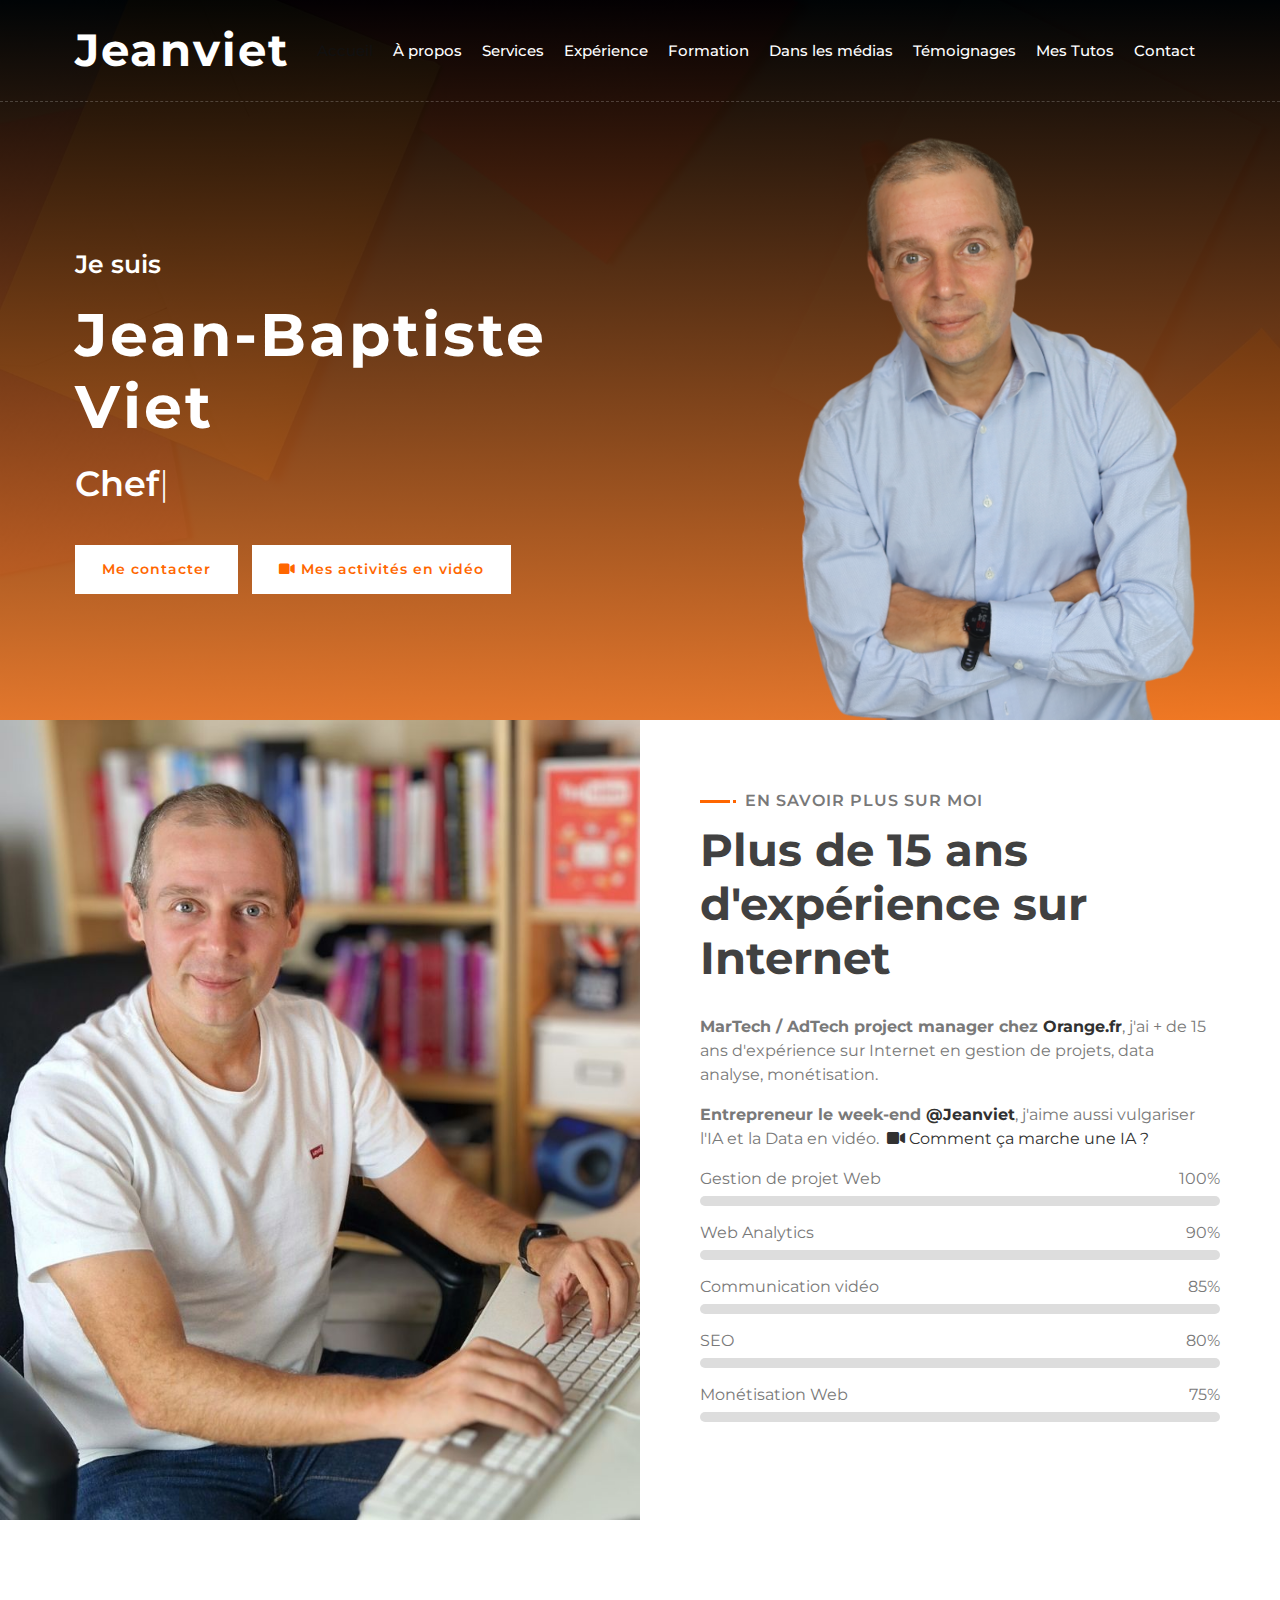
==== commit f84cdacd: "Mise à jour du portfolio DevFolio" ====
--- a/devfolio/jeanviet.html
+++ b/devfolio/jeanviet.html
@@ -2,10 +2,11 @@
 <html lang="fr">
     <head>
         <meta charset="utf-8">
-        <title>Jean-Baptiste VIET - Portfolio</title>
+        <title>Jean-Baptiste Viet - Chef de projet Web, Data Analyste, YouTubeur - Cannes (06)</title>
         <meta content="width=device-width, initial-scale=1.0" name="viewport">
         <meta content="Portfolio de Jean-Baptiste VIET" name="keywords">
-        <meta content="Portfolio de Jean-Baptiste VIET, MarTech / AdTech project manager chez Orange.fr" name="description">
+        <meta content="Chef de projet Web chez Orange le jour, YouTubeur, Auteur, Entrepreneur la nuit, plus de 15 ans d'expérience sur Internet en :
+        gestion de projets , data analyse, monétisation." name="description">
         <!-- Favicon -->
         <link href="img/favicon.ico" rel="icon">
 
@@ -38,9 +39,10 @@
                         <a href="#about" class="nav-item nav-link">À propos</a>
                         <a href="#service" class="nav-item nav-link">Services</a>
                         <a href="#experience" class="nav-item nav-link">Expérience</a>
-                        <a href="#portfolio" class="nav-item nav-link">Portfolio</a>
-                        <a href="#team" class="nav-item nav-link">Équipe</a>
-                        <a href="#blog" class="nav-item nav-link">Blog</a>
+                        <a href="#formation" class="nav-item nav-link">Formation</a>
+                        <a href="#portfolio" class="nav-item nav-link">Dans les médias</a>
+                        <a href="#review" class="nav-item nav-link">Témoignages</a>
+                        <a href="#blog" class="nav-item nav-link">Mes Tutos</a>
                         <a href="#contact" class="nav-item nav-link">Contact</a>
                     </div>
                 </div>
@@ -61,8 +63,20 @@
                                 <div class="typed-text">Chef de projet Web, Data analyste, YouTubeur Tech</div>
                             </div>
                             <div class="hero-btn">
-                                <a class="btn" href="">Me contacter</a>
-                                <a class="btn" href="">Voir mon CV</a>
+                                <a class="btn" href="mailto:jeanviet+cv@gmail.com">Me contacter</a>
+                                <a class="btn" href="#" data-toggle="modal" data-target="#videoModal0"><i class="fa fa-video"></i> Mes activités en vidéo</a>  
+                                <!-- Video Modal -->
+                                <div class="modal fade" id="videoModal0" tabindex="-1" role="dialog" aria-labelledby="videoModalLabel" aria-hidden="true">
+                                    <div class="modal-dialog modal-lg" role="document">
+                                        <div class="modal-content">
+                                            <div class="modal-body">
+                                                <div class="embed-responsive embed-responsive-16by9">
+                                                    <iframe class="embed-responsive-item" src="https://www.youtube.com/embed/OiURdZ_j2x8" allowfullscreen></iframe>
+                                                </div>
+                                            </div>
+                                        </div>
+                                    </div>
+                                </div>
                             </div>
                         </div>
                     </div>
@@ -89,40 +103,65 @@
                         <div class="about-content">
                             <div class="section-header text-left">
                                 <p>En savoir plus sur moi</p>
-                                <h2>Plus de 15 ans d'expérience</h2>
+                                <h2>Plus de 15 ans d'expérience sur Internet</h2>
                             </div>
                             <div class="about-text">
                                 <p>
-                                    MarTech / AdTech project manager chez Orange.fr + de 15 ans d'expérience sur Internet en gestion de projets, data analyse, monétisation. Entrepreneur le week-end @Jeanviet, j'aime aussi vulgariser l'IA et la Data en vidéo.
-                                </p>
+                                    <b>MarTech / AdTech project manager chez <a href="https://www.orange.fr/portail">Orange.fr</a></b>, j'ai + de 15 ans d'expérience sur Internet en gestion de projets, data analyse, monétisation.</p>
+                                    
+                                    <p><b>Entrepreneur le week-end <a href="https://jeanviet.fr/">@Jeanviet</a></b>, j'aime aussi vulgariser l'IA et la Data en vidéo.  <a class="video-link" data-toggle="modal" data-target="#videoModalia" href="#">
+                                        &nbsp;<i class="fa fa-video"></i>
+                                        Comment ça marche une IA ?
+                                    </a>
+                                </p>
+    
+                                <!-- Video Modal -->
+                                <div class="modal fade" id="videoModalia" tabindex="-1" role="dialog" aria-labelledby="videoModalLabel" aria-hidden="true">
+                                    <div class="modal-dialog modal-lg" role="document">
+                                        <div class="modal-content">
+                                            <div class="modal-body">
+                                                <div class="embed-responsive embed-responsive-16by9">
+                                                    <iframe class="embed-responsive-item" src="https://www.youtube.com/embed/BTDVXvctUdA" allowfullscreen></iframe>
+                                                </div>
+                                            </div>
+                                        </div>
+                                    </div>
+                                </div>
+
                             </div>
                             <div class="skills">
                                 <div class="skill-name">
-                                    <p>Gestion de projet Web</p><p>95%</p>
+                                    <p>Gestion de projet Web</p><p>100%</p>
                                 </div>
                                 <div class="progress">
-                                    <div class="progress-bar" role="progressbar" aria-valuenow="95" aria-valuemin="0" aria-valuemax="100"></div>
+                                    <div class="progress-bar" role="progressbar" aria-valuenow="100" aria-valuemin="0" aria-valuemax="100"></div>
                                 </div>
                                 <div class="skill-name">
-                                    <p>SEO</p><p>85%</p>
+                                    <p>Web Analytics</p><p>90%</p>
+                                </div>
+                                <div class="progress">
+                                    <div class="progress-bar" role="progressbar" aria-valuenow="90" aria-valuemin="0" aria-valuemax="100"></div>
+                                </div>
+                                <div class="skill-name">
+                                    <p>Communication vidéo</p><p>85%</p>
                                 </div>
                                 <div class="progress">
                                     <div class="progress-bar" role="progressbar" aria-valuenow="85" aria-valuemin="0" aria-valuemax="100"></div>
                                 </div>
                                 <div class="skill-name">
-                                    <p>Web Analytics</p><p>90%</p>
+                                    <p>SEO</p><p>80%</p>
                                 </div>
                                 <div class="progress">
-                                    <div class="progress-bar" role="progressbar" aria-valuenow="90" aria-valuemin="0" aria-valuemax="100"></div>
-                                </div>
+                                    <div class="progress-bar" role="progressbar" aria-valuenow="80" aria-valuemin="0" aria-valuemax="100"></div>
+                                </div>
+
                                 <div class="skill-name">
-                                    <p>Publicité en ligne</p><p>95%</p>
+                                    <p>Monétisation Web</p><p>75%</p>
                                 </div>
                                 <div class="progress">
-                                    <div class="progress-bar" role="progressbar" aria-valuenow="95" aria-valuemin="0" aria-valuemax="100"></div>
-                                </div>
-                            </div>
-                            <a class="btn" href="">Voir mon CV</a>
+                                    <div class="progress-bar" role="progressbar" aria-valuenow="75" aria-valuemin="0" aria-valuemax="100"></div>
+                                </div>
+                            </div>
                         </div>
                     </div>
                 </div>
@@ -154,25 +193,26 @@
                     <div class="col-lg-6 wow fadeInUp" data-wow-delay="0.2s">
                         <div class="service-item">
                             <div class="service-icon">
-                                <i class="fa fa-search"></i>
+                                <i class="fa fa-chart-line"></i>
                             </div>
                             <div class="service-text">
-                                <h3>SEO</h3>
-                                <p>
-                                    Acquisition de plus d'1 million d'internautes grâce à l'optimisation du SEO des annuaires en ligne d'Orange.
-                                </p>
-                            </div>
-                        </div>
-                    </div>
+                                <h3>Data Analyse</h3>
+                                <p>
+                                    Optimisation des leviers audience et business des contenus et services en ligne grâce à la data analyse.
+                                </p>
+                            </div>
+                        </div>
+                    </div>
+
                     <div class="col-lg-6 wow fadeInUp" data-wow-delay="0.4s">
                         <div class="service-item">
                             <div class="service-icon">
-                                <i class="fa fa-chart-line"></i>
+                                <i class="fa fa-laptop-code"></i>
                             </div>
                             <div class="service-text">
-                                <h3>Web Analytics</h3>
-                                <p>
-                                    Optimisation des leviers audience et business des contenus et services en ligne grâce à la data analyse.
+                                <h3>Développement Web</h3>
+                                <p>
+                                    HTML/CSS, WordPress, Connaissances basiques en Python, Javascript, SQL
                                 </p>
                             </div>
                         </div>
@@ -180,39 +220,12 @@
                     <div class="col-lg-6 wow fadeInUp" data-wow-delay="0.6s">
                         <div class="service-item">
                             <div class="service-icon">
-                                <i class="fab fa-google"></i>
-                            </div>
-                            <div class="service-text">
-                                <h3>Publicité en ligne</h3>
-                                <p>
-                                    Régie publicitaire leader avec 70% de reach : campagnes display, search, affiliate...
-                                </p>
-                            </div>
-                        </div>
-                    </div>
-                    <div class="col-lg-6 wow fadeInUp" data-wow-delay="0.8s">
-                        <div class="service-item">
-                            <div class="service-icon">
-                                <i class="fa fa-laptop-code"></i>
-                            </div>
-                            <div class="service-text">
-                                <h3>Développement Web</h3>
-                                <p>
-                                    HTML/CSS, WordPress, Connaissances basiques en Python, Javascript, SQL
-                                </p>
-                            </div>
-                        </div>
-                    </div>
-                    <div class="col-lg-6 wow fadeInUp" data-wow-delay="1s">
-                        <div class="service-item">
-                            <div class="service-icon">
                                 <i class="fa fa-video"></i>
                             </div>
                             <div class="service-text">
                                 <h3>Création de contenus</h3>
                                 <p>
-                                    Montage vidéo (Final Cut Pro, CapCut), Blogging, Youtubeur @Jeanviet
-                                </p>
+                                    Création et Montage vidéo (Final Cut Pro, CapCut) pour YouTube et TikTok. Rédaction d'articles de blog et de livres de vulgarisation technique.  
                             </div>
                         </div>
                     </div>
@@ -220,7 +233,6 @@
             </div>
         </div>
         <!-- Service End -->
-       
         <!-- Experience Start -->
         <div class="experience" id="experience">
             <div class="container">
@@ -237,6 +249,23 @@
                             <p>
                                 Gestion de projet Web, Data analyse et animation de l'équipe de développement MarTech / AdTech (5 développeurs) d'Orange.fr (+ 23 M de VU / mois). Optimisation des solutions analytics et publicitaires leaders du marché, dans le respect du RGPD (bandeau de consentements).
                             </p>
+                            <a class="video-link" data-toggle="modal" data-target="#videoModal" href="#">
+                                <i class="fa fa-video"></i>
+                                Regarder la vidéo
+                            </a>
+
+                            <!-- Video Modal -->
+                            <div class="modal fade" id="videoModal" tabindex="-1" role="dialog" aria-labelledby="videoModalLabel" aria-hidden="true">
+                                <div class="modal-dialog modal-lg" role="document">
+                                    <div class="modal-content">
+                                        <div class="modal-body">
+                                            <div class="embed-responsive embed-responsive-16by9">
+                                                <iframe class="embed-responsive-item" src="https://www.youtube.com/embed/pJXH0El0oAM" allowfullscreen></iframe>
+                                            </div>
+                                        </div>
+                                    </div>
+                                </div>
+                            </div>
                         </div>
                     </div>
                     <div class="timeline-item right wow slideInRight" data-wow-delay="0.1s">
@@ -247,6 +276,23 @@
                             <p>
                                 Marketing produit et gestion de projets des annuaires en ligne d'Orange (4 M de VU / mois). Management d'équipe (3 chefs de produits). Acquisition de + de 1 M d'internautes grâce à l'optimisation du SEO.
                             </p>
+                            <a class="video-link" data-toggle="modal" data-target="#videoModal2" href="#">
+                                <i class="fa fa-video"></i>
+                                Regarder la vidéo
+                            </a>
+
+                            <!-- Video Modal -->
+                            <div class="modal fade" id="videoModal2" tabindex="-1" role="dialog" aria-labelledby="videoModalLabel" aria-hidden="true">
+                                <div class="modal-dialog modal-lg" role="document">
+                                    <div class="modal-content">
+                                        <div class="modal-body">
+                                            <div class="embed-responsive embed-responsive-16by9">
+                                                <iframe class="embed-responsive-item" src="https://www.youtube.com/embed/QNTFkUlTPt0" allowfullscreen></iframe>
+                                            </div>
+                                        </div>
+                                    </div>
+                                </div>
+                            </div>
                         </div>
                     </div>
                     <div class="timeline-item left wow slideInLeft" data-wow-delay="0.1s">
@@ -285,7 +331,7 @@
         <!-- Experience End -->
 
   <!-- Experience Start -->
-  <div class="experience" id="experience">
+  <div class="experience" id="formation">
     <div class="container">
         <header class="section-header text-center wow zoomIn" data-wow-delay="0.1s">
             <p>Mon parcours</p>
@@ -319,11 +365,11 @@
 
 
         <!-- Skills Start -->
-        <div class="service" id="service">
+        <div class="service" id="interet">
             <div class="container">
                 <div class="section-header text-center wow zoomIn" data-wow-delay="0.1s">
-                    <p>Mes centres d'intérêts</p>
-                    <h2>à côté de mon activité pro</h2>
+                    <p>Mes passions</p>
+                    <h2>Mes autres activités</h2>
                 </div>
                 <div class="row">
                     <div class="col-lg-4 wow fadeInUp" data-wow-delay="0.0s">
@@ -334,7 +380,7 @@
                             <div class="service-text">
                                 <h3>Auteur @ Eyrolles</h3>
                                 <p>
-                                    HTML/CSS, WordPress, Connaissances basiques en Python, Javascript, SQL
+                                    3 livres sur la création de contenus (+ de 15 K ex vendus) : #Youtubeur, #MarketingVidéo, #TousInfluenceurs. 
                                 </p>
                             </div>
                         </div>
@@ -345,9 +391,9 @@
                                 <i class="fa fa-video"></i>
                             </div>
                             <div class="service-text">
-                                <h3>YouTubeur tech @ Jeanviet</h3>
-                                <p>
-                                    Montage vidéo (Final Cut Pro, CapCut), Blogging, Youtubeur @Jeanviet
+                                <h3>YouTubeur Tech</h3>
+                                <p>
+                                    Sur @Jeanviet (90 K abonnés, 13 M de vues), je partage des tutos dédiés à la vulgarisation informatique et à l’IA. 
                                 </p>
                             </div>
                         </div>
@@ -358,9 +404,9 @@
                                 <i class="fas fa-running"></i>
                             </div>
                             <div class="service-text">
-                                <h3>Marathonien</h3>
-                                <p>
-                                    3x sur Nice - Cannes, je cours cette distance en cumulé chaque semaine pour rester en forme.
+                                <h3>Adepte de la course à pied</h3>
+                                <p>
+                                    3x Marathonien sur Nice - Cannes, je cours cette distance en cumulé chaque semaine pour rester en forme.
                                 </p>
                             </div>
                         </div>
@@ -374,16 +420,16 @@
         <div class="portfolio" id="portfolio">
             <div class="container">
                 <div class="section-header text-center wow zoomIn" data-wow-delay="0.1s">
-                    <p>Mes réalisations</p>
-                    <h2>Quelques projets</h2>
+                    <p>On parle de moi</p>
+                    <h2>Dans les médias</h2>
                 </div>
                 <div class="row">
                     <div class="col-12">
                         <ul id="portfolio-filter">
                             <li data-filter="*" class="filter-active">Tous</li>
-                            <li data-filter=".filter-1">Vidéos</li>
-                            <li data-filter=".filter-2">Livres</li>
-                            <li data-filter=".filter-3">Sites Web</li>
+                            <li data-filter=".filter-1">Médias</li>
+                            <li data-filter=".filter-2">Lives</li>
+                            <li data-filter=".filter-3">Livres</li>
                         </ul>
                     </div>
                 </div>
@@ -391,36 +437,136 @@
                     <div class="col-lg-4 col-md-6 col-sm-12 portfolio-item filter-1 wow fadeInUp" data-wow-delay="0.0s">
                         <div class="portfolio-wrap">
                             <div class="portfolio-img">
-                                <img src="img/portfolio-1.jpg" alt="Image">
-                            </div>
-                            <div class="portfolio-text">
-                                <h3>Chaîne YouTube @Jeanviet</h3>
-                                <a class="btn" href="https://youtube.com/jeanviet" target="_blank">Voir <i class="fa fa-angle-right"></i></a>
-                            </div>
-                        </div>
-                    </div>
-                    <div class="col-lg-4 col-md-6 col-sm-12 portfolio-item filter-2 wow fadeInUp" data-wow-delay="0.2s">
-                        <div class="portfolio-wrap">
-                            <div class="portfolio-img">
-                                <img src="img/portfolio-2.jpg" alt="Image">
-                            </div>
-                            <div class="portfolio-text">
-                                <h3>Livres @Eyrolles</h3>
-                                <a class="btn" href="https://jeanviet.fr/livres/" target="_blank">Voir <i class="fa fa-angle-right"></i></a>
-                            </div>
-                        </div>
-                    </div>
-                    <div class="col-lg-4 col-md-6 col-sm-12 portfolio-item filter-3 wow fadeInUp" data-wow-delay="0.4s">
-                        <div class="portfolio-wrap">
-                            <div class="portfolio-img">
-                                <img src="img/portfolio-3.jpg" alt="Image">
-                            </div>
-                            <div class="portfolio-text">
-                                <h3>Site Web Jeanviet.fr</h3>
-                                <a class="btn" href="https://jeanviet.fr" target="_blank">Voir <i class="fa fa-angle-right"></i></a>
-                            </div>
-                        </div>
-                    </div>
+                                <img src="img/1.jpg" alt="Image">
+                            </div>
+                            <div class="portfolio-text">
+                                <h3>1 M de vues sur TikTok</h3>
+                                <a class="btn" href="https://entrepreneurs.lesechos.fr/developpement-entreprise/commercial-marketing/tiktok-comment-generer-1-million-de-vues-pour-se-faire-connaitre-2018486" target="_blank">+</i></a>
+                            </div>
+                        </div>
+                    </div>
+                    <div class="col-lg-4 col-md-6 col-sm-12 portfolio-item filter-1 wow fadeInUp" data-wow-delay="0.2s">
+                        <div class="portfolio-wrap">
+                            <div class="portfolio-img">
+                                <img src="img/2.jpg" alt="Image">
+                            </div>
+                            <div class="portfolio-text">
+                                <h3>Les Colis Perdus</h3>
+                                <a class="btn" href="https://www.tiktok.com/@jeanviet.fr/video/7313479496152206625?lang=fr" target="_blank">+</i></a>
+                            </div>
+                        </div>
+                    </div>
+                    <div class="col-lg-4 col-md-6 col-sm-12 portfolio-item filter-1 wow fadeInUp" data-wow-delay="0.4s">
+                        <div class="portfolio-wrap">
+                            <div class="portfolio-img">
+                                <img src="img/3.jpg" alt="Image">
+                            </div>
+                            <div class="portfolio-text">
+                                <h3>Les Blogs, pas morts !</h3>
+                                <a class="btn" href="https://www.journaldunet.com/collaboratif/1142114-non-les-blogs-ne-sont-pas-morts-ils-se-sont-professionnalises/" target="_blank">+</a>
+                            </div>
+                        </div>
+                    </div>
+                    <div class="col-lg-4 col-md-6 col-sm-12 portfolio-item filter-1 wow fadeInUp" data-wow-delay="0.6s">
+                        <div class="portfolio-wrap">
+                            <div class="portfolio-img">
+                                <img src="img/4.jpg" alt="Image">
+                            </div>
+                            <div class="portfolio-text">
+                                <h3>Tous Slasheurs</h3>
+                                <a class="btn" href="https://www.lemonde.fr/campus/article/2020/06/22/les-slasheurs-par-defaut-ou-par-choix-cherchent-leur-voie-dans-un-contexte-de-crise_6043703_4401467.html" target="_blank">+</a>
+                            </div>
+                        </div>
+                    </div>
+                    <div class="col-lg-4 col-md-6 col-sm-12 portfolio-item filter-1 wow fadeInUp" data-wow-delay="0.8s">
+                        <div class="portfolio-wrap">
+                            <div class="portfolio-img">
+                                <img src="img/5.jpg" alt="Image">
+                            </div>
+                            <div class="portfolio-text">
+                                <h3>Le buzz sur YouTube</h3>
+                                <a class="btn" href="https://atlantico.fr/article/decryptage/wiz-khalifa-bat-le-record-de-vues-sur-youtube-de-psy-et-de-son-gangnam-style--quels-sont-les-secrets-des-videos-qui-cartonnent-" target="_blank">+</a>
+                            </div>
+                        </div>
+                    </div>
+                    <div class="col-lg-4 col-md-6 col-sm-12 portfolio-item filter-2 wow fadeInUp" data-wow-delay="1s">
+                        <div class="portfolio-wrap">
+                            <div class="portfolio-img">
+                                <img src="img/6.jpg" alt="Image">
+                            </div>
+                            <div class="portfolio-text">
+                                <h3>IA & Vidéo</h3>
+                                <a class="btn" href="https://www.youtube.com/watch?v=begb_qDtHIs" target="_blank">+</a>
+                            </div>
+                        </div>
+                    </div>
+                    <div class="col-lg-4 col-md-6 col-sm-12 portfolio-item filter-2 wow fadeInUp" data-wow-delay="1.2s">
+                        <div class="portfolio-wrap">
+                            <div class="portfolio-img">
+                                <img src="img/7.jpg" alt="Image">
+                            </div>
+                            <div class="portfolio-text">
+                                <h3>TikTok, Insta, Linkedin</h3>
+                                <a class="btn" href="https://www.youtube.com/watch?v=Lwm0OHdbdrM" target="_blank">+</a>
+                            </div>
+                        </div>
+                    </div>
+                    <div class="col-lg-4 col-md-6 col-sm-12 portfolio-item filter-3 wow fadeInUp" data-wow-delay="1.4s">
+                        <div class="portfolio-wrap">
+                            <div class="portfolio-img">
+                                <img src="img/8.jpg" alt="Image">
+                            </div>
+                            <div class="portfolio-text">
+                                <h3>Tous Influenceurs</h3>
+                                <a class="btn" href="https://www.youtube.com/live/fGBE7QcQfi0?si=8_ah5XTzk3waeAcN&t=67" target="_blank">+</a>
+                            </div>
+                        </div>
+                    </div>
+                    <div class="col-lg-4 col-md-6 col-sm-12 portfolio-item filter-2 wow fadeInUp" data-wow-delay="1.6s">
+                        <div class="portfolio-wrap">
+                            <div class="portfolio-img">
+                                <img src="img/9.jpg" alt="Image">
+                            </div>
+                            <div class="portfolio-text">
+                                <h3>VivaTech, Tous Médias</h3>
+                                <a class="btn" href="https://www.widoobiz.com/2019/05/20/viva-technology-2019-revivez-les-emissions-en-direct/" target="_blank">+</a>
+                            </div>
+                        </div>
+                    </div>
+                    <div class="col-lg-4 col-md-6 col-sm-12 portfolio-item filter-3 wow fadeInUp" data-wow-delay="1.8s">
+                        <div class="portfolio-wrap">
+                            <div class="portfolio-img">
+                                <img src="img/10.jpg" alt="Image">
+                            </div>
+                            <div class="portfolio-text">
+                                <h3>Foire du Livre BXL</h3>
+                                <a class="btn" href="https://www.youtube.com/watch?v=m3WWHMo0l3Q" target="_blank">+</a>
+                            </div>
+                        </div>
+                    </div>
+                    <div class="col-lg-4 col-md-6 col-sm-12 portfolio-item filter-3 wow fadeInUp" data-wow-delay="2s">
+                        <div class="portfolio-wrap">
+                            <div class="portfolio-img">
+                                <img src="img/11.jpg" alt="Image">
+                            </div>
+                            <div class="portfolio-text">
+                                <h3>Livre YouTubeur</h3>
+                                <a class="btn" href="https://www.trucsdeblogueuse.com/comment-devenir-youtubeur-livre-jean-baptiste-viet/" target="_blank">+</a>
+                            </div>
+                        </div>
+                    </div>
+                    <div class="col-lg-4 col-md-6 col-sm-12 portfolio-item filter-3 wow fadeInUp" data-wow-delay="2.2s">
+                        <div class="portfolio-wrap">
+                            <div class="portfolio-img">
+                                <img src="img/12.jpg" alt="Image">
+                            </div>
+                            <div class="portfolio-text">
+                                <h3>Labo de l'édition</h3>
+                                <a class="btn" href="https://www.youtube.com/watch?v=emgHh7csmWg" target="_blank">+</a>
+                            </div>
+                        </div>
+                    </div>
+
                 </div>
             </div>
         </div>
@@ -435,38 +581,35 @@
                         <div class="owl-carousel testimonials-carousel">
                             <div class="testimonial-item">
                                 <div class="testimonial-img">
-                                    <img src="img/testimonial-1.jpg" alt="Image">
+                                    <img src="img/jacques.jpg" alt="Image">
                                 </div>
                                 <div class="testimonial-text">
                                     <p>
-                                        Lorem ipsum dolor sit amet consec adipis elit. Etiam accums lacus eget velit tincid, quis suscip justo dictum. Lorem ipsum dolor sit amet consec adipis elit.
-                                    </p>
-                                    <h3>Customer Name</h3>
-                                    <h4>Profession</h4>
+                                        Jean Baptiste possède une rare capacité d'analyse des métriques du web, doublée d'une connaissance pratique SEO/SMO acquise a la fois par ses propres expériences et par la maitrise au quotidien des stats d'un des plus important site web français. Au delà, il a toujours été une force de proposition tactique et stratégique sur ces points pour les équipes qu'il soutenait</p>
+                                    <h3>Jacques Thieck</h3>
+                                    <h4> Directeur Outils Digitaux et Enablers chez Orange</h4>
                                 </div>
                             </div>
                             <div class="testimonial-item">
                                 <div class="testimonial-img">
-                                    <img src="img/testimonial-2.jpg" alt="Image">
+                                    <img src="img/olivier.jpg" alt="Image">
                                 </div>
                                 <div class="testimonial-text">
                                     <p>
-                                        Lorem ipsum dolor sit amet consec adipis elit. Etiam accums lacus eget velit tincid, quis suscip justo dictum. Lorem ipsum dolor sit amet consec adipis elit.
-                                    </p>
-                                    <h3>Customer Name</h3>
-                                    <h4>Profession</h4>
+                                        Je connais l'auteur depuis 2007, m'occupant à l'époque du référencement du portail orange.fr, son employeur. Je suis venu à plusieurs reprises faire des formations SEO chez Orange et nous avons tout de suite sympathisé. A vrai dire, je me demande qui ne pourrait pas trouver Jean-Baptiste sympa, tellement il a toujours envie de partager ses bons tuyaux, son expérience ;-)   </p>
+                                    <h3>Olivier Duffez</h3>
+                                    <h4>Consultant SEO, créateur de WebRankInfo.com</h4>
                                 </div>
                             </div>
                             <div class="testimonial-item">
                                 <div class="testimonial-img">
-                                    <img src="img/testimonial-3.jpg" alt="Image">
+                                    <img src="img/erle.jpg" alt="Image">
                                 </div>
                                 <div class="testimonial-text">
                                     <p>
-                                        Lorem ipsum dolor sit amet consec adipis elit. Etiam accums lacus eget velit tincid, quis suscip justo dictum. Lorem ipsum dolor sit amet consec adipis elit.
-                                    </p>
-                                    <h3>Customer Name</h3>
-                                    <h4>Profession</h4>
+                                        Travailler aux côtés de Jean-Baptiste Viet est très intéressant et formateur. Son approche du référencement est moderne, ce qui est forcément un plus dans une stratégie SEO. Il est passionné et rigoureux tout en restant à l'écoute des préoccupations de ses interlocuteurs. Bravo pour cet état d'esprit et merci pour ta disponibilité. </p>
+                                    <h3>Erlé Alberton</h3>
+                                    <h4>Développeur SEO Orange.fr / Voila.fr</h4>
                                 </div>
                             </div>
                         </div>
@@ -478,47 +621,45 @@
         <div class="blog" id="blog">
             <div class="container">
                 <div class="section-header text-center wow zoomIn" data-wow-delay="0.1s">
-                    <p>De mon Blog</p>
-                    <h2>Derniers articles</h2>
+                    <p>Mes tutoriels</p>
+                    <h2>IA, Dev & Data Analyse</h2>
                 </div>
                 <div class="row">
                     <div class="col-lg-6">
                         <div class="blog-item wow fadeInUp" data-wow-delay="0.1s">
                             <div class="blog-img">
-                                <img src="img/blog-1.jpg" alt="Blog">
+                                <img src="https://jeanviet.fr/wp-content/uploads/2023/01/apprendre-python.jpg" alt="Blog">
                             </div>
                             <div class="blog-text">
-                                <h2>Tutoriel Création de site Web</h2>
+                                <h2>Apprendre le langage Python</h2>
                                 <div class="blog-meta">
                                     <p><i class="far fa-user"></i>Jean-Baptiste Viet</p>
-                                    <p><i class="far fa-list-alt"></i>Web Design</p>
-                                    <p><i class="far fa-calendar-alt"></i>01-Jan-2023</p>
-                                    <p><i class="far fa-comments"></i>22</p>
-                                </div>
-                                <p>
-                                    Apprenez à créer votre site Web en partant de zéro grâce à ce tutoriel vidéo
-                                </p>
-                                <a class="btn" href="https://youtu.be/xyz123" target="_blank">Voir la vidéo <i class="fa fa-angle-right"></i></a>
+                                    <p><i class="far fa-list-alt"></i>Dev Web</p>
+                                    <p><i class="far fa-calendar-alt"></i>25-Jan-2023</p>
+                                </div>
+                                <p>
+                                    Apprenez à coder des projets en Python grâce à ChatGPT. Découvrez le tutoriel vidéo.
+                                </p>
+                                <a class="btn" href="https://jeanviet.fr/apprendre-python-gratuitement/" target="_blank">Voir le tuto<i class="fa fa-angle-right"></i></a>
                             </div>
                         </div>
                     </div>
                     <div class="col-lg-6">
                         <div class="blog-item wow fadeInUp" data-wow-delay="0.3s">
                             <div class="blog-img">
-                                <img src="img/blog-2.jpg" alt="Blog">
+                                <img src="https://jeanviet.fr/wp-content/uploads/2023/07/code-interpreter-chatgpt4.jpg" alt="Blog">
                             </div>
                             <div class="blog-text">
-                                <h2>L'intelligence artificielle expliquée</h2>
+                                <h2>L'Analyse de Données dans ChatGPT</h2>
                                 <div class="blog-meta">
                                     <p><i class="far fa-user"></i>Jean-Baptiste Viet</p>
-                                    <p><i class="far fa-list-alt"></i>Intelligence Artificielle</p>
-                                    <p><i class="far fa-calendar-alt"></i>01-Mars-2023</p>
-                                    <p><i class="far fa-comments"></i>37</p>
-                                </div>
-                                <p>
-                                    Découvrez les bases de l'IA à travers cette vidéo de vulgarisation scientifique.
-                                </p>
-                                <a class="btn" href="https://youtu.be/abc987" target="_blank">Voir la vidéo <i class="fa fa-angle-right"></i></a>
+                                    <p><i class="far fa-list-alt"></i>Data Analyse</p>
+                                    <p><i class="far fa-calendar-alt"></i>09-Juil-2023</p>
+                                </div>
+                                <p>
+                                    Comment utiliser ChatGPT pour analyser des données ? Découvrez le tutoriel vidéo.
+                                </p>
+                                <a class="btn" href="https://jeanviet.fr/code-interpreter-chatgpt/" target="_blank">Voir le tuto<i class="fa fa-angle-right"></i></a>
                             </div>
                         </div>
                     </div>
@@ -528,7 +669,7 @@
         <!-- Blog End -->
 
          <!-- Banner Start -->
-         <div class="banner wow zoomIn" data-wow-delay="0.1s">
+         <div class="banner wow zoomIn" data-wow-delay="0.1s" id="contact">
             <div class="container">
                 <div class="section-header text-center">
                     <p>Restons en contact</p>
@@ -568,7 +709,7 @@
                     </div>
                 </div>
                 <div class="container copyright">
-                    <p>&copy; <a href="https://jeanviet.fr">Jean-Baptiste Viet</a> Portfolio</p>
+                    <p>&copy; <a href="https://jeanviet.fr">Jeanviet</a> 2024</p>
                 </div>
             </div>
         </div>
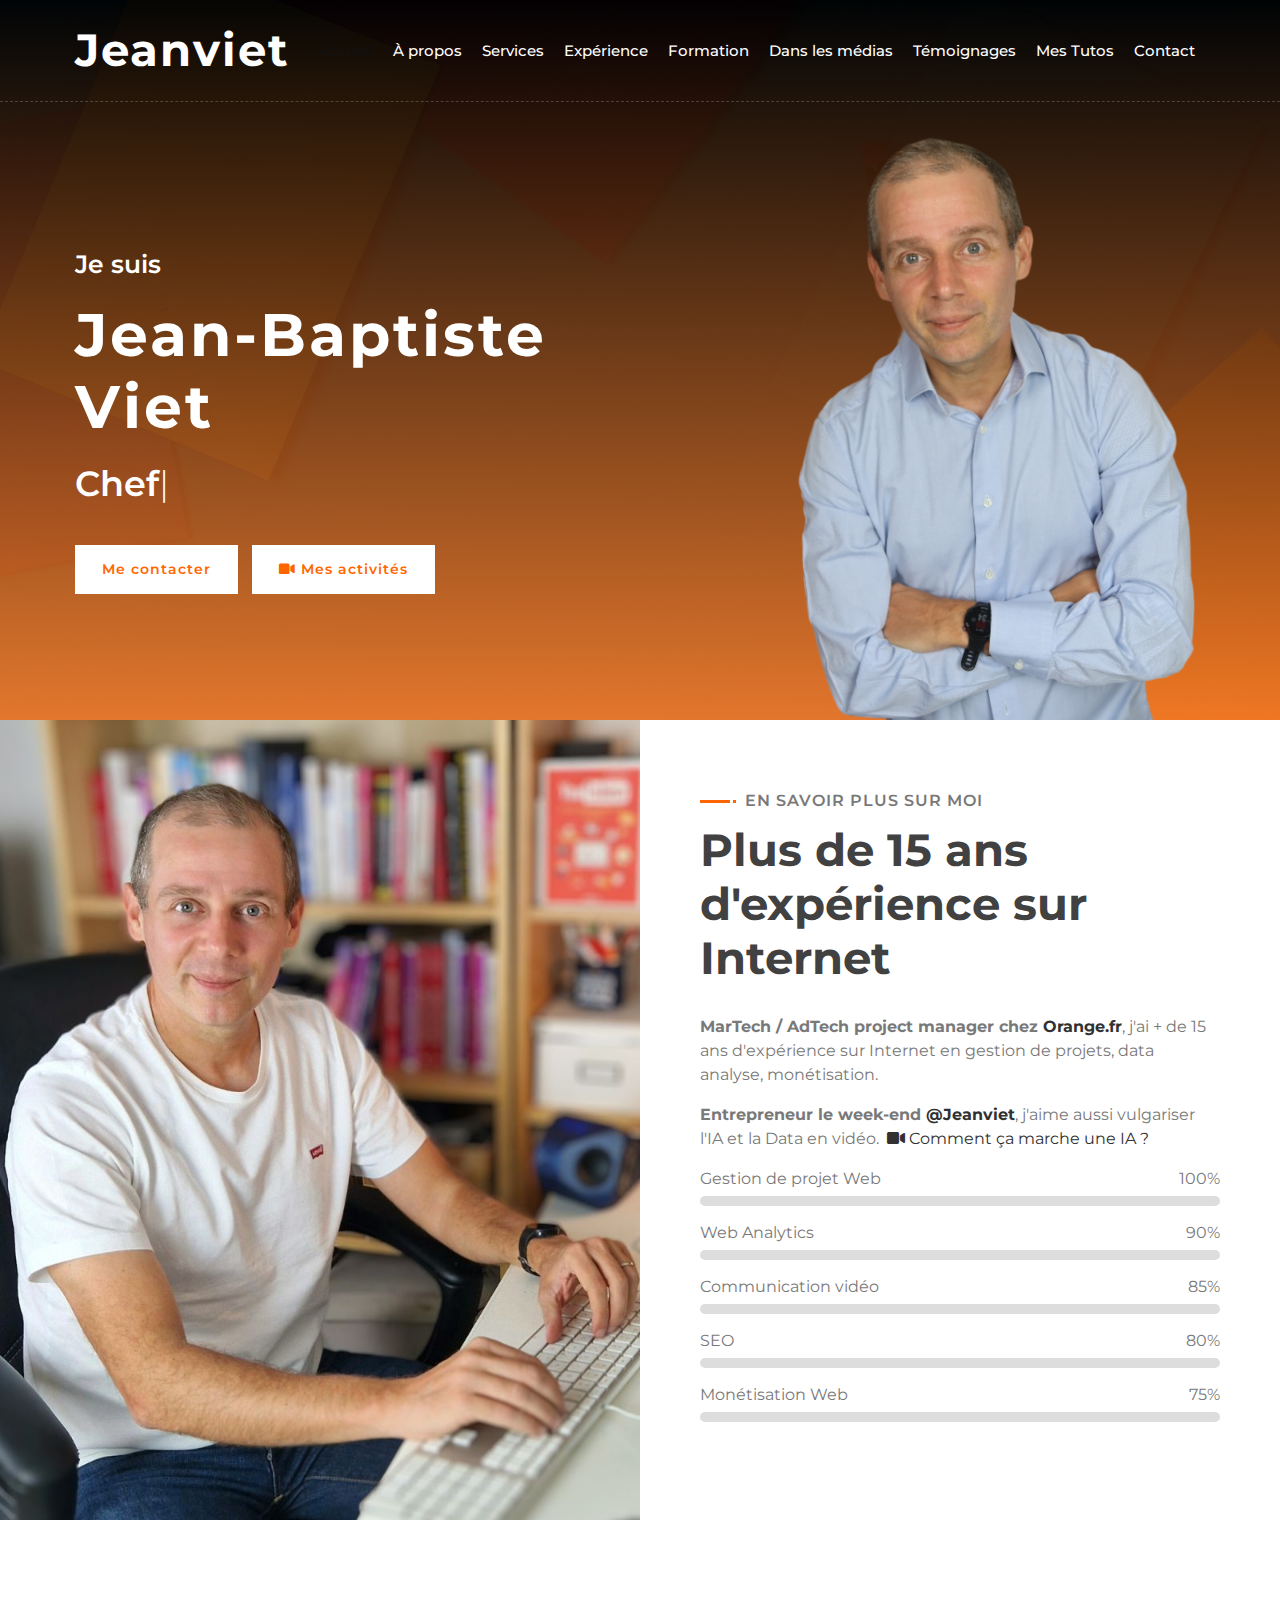
==== commit a239f248: "Mise à jour index jeanviet" ====
--- a/devfolio/jeanviet.html
+++ b/devfolio/jeanviet.html
@@ -64,7 +64,7 @@
                             </div>
                             <div class="hero-btn">
                                 <a class="btn" href="mailto:jeanviet+cv@gmail.com">Me contacter</a>
-                                <a class="btn" href="#" data-toggle="modal" data-target="#videoModal0"><i class="fa fa-video"></i> Mes activités en vidéo</a>  
+                                <a class="btn" href="#" data-toggle="modal" data-target="#videoModal0"><i class="fa fa-video"></i> Mes activités</a>  
                                 <!-- Video Modal -->
                                 <div class="modal fade" id="videoModal0" tabindex="-1" role="dialog" aria-labelledby="videoModalLabel" aria-hidden="true">
                                     <div class="modal-dialog modal-lg" role="document">
